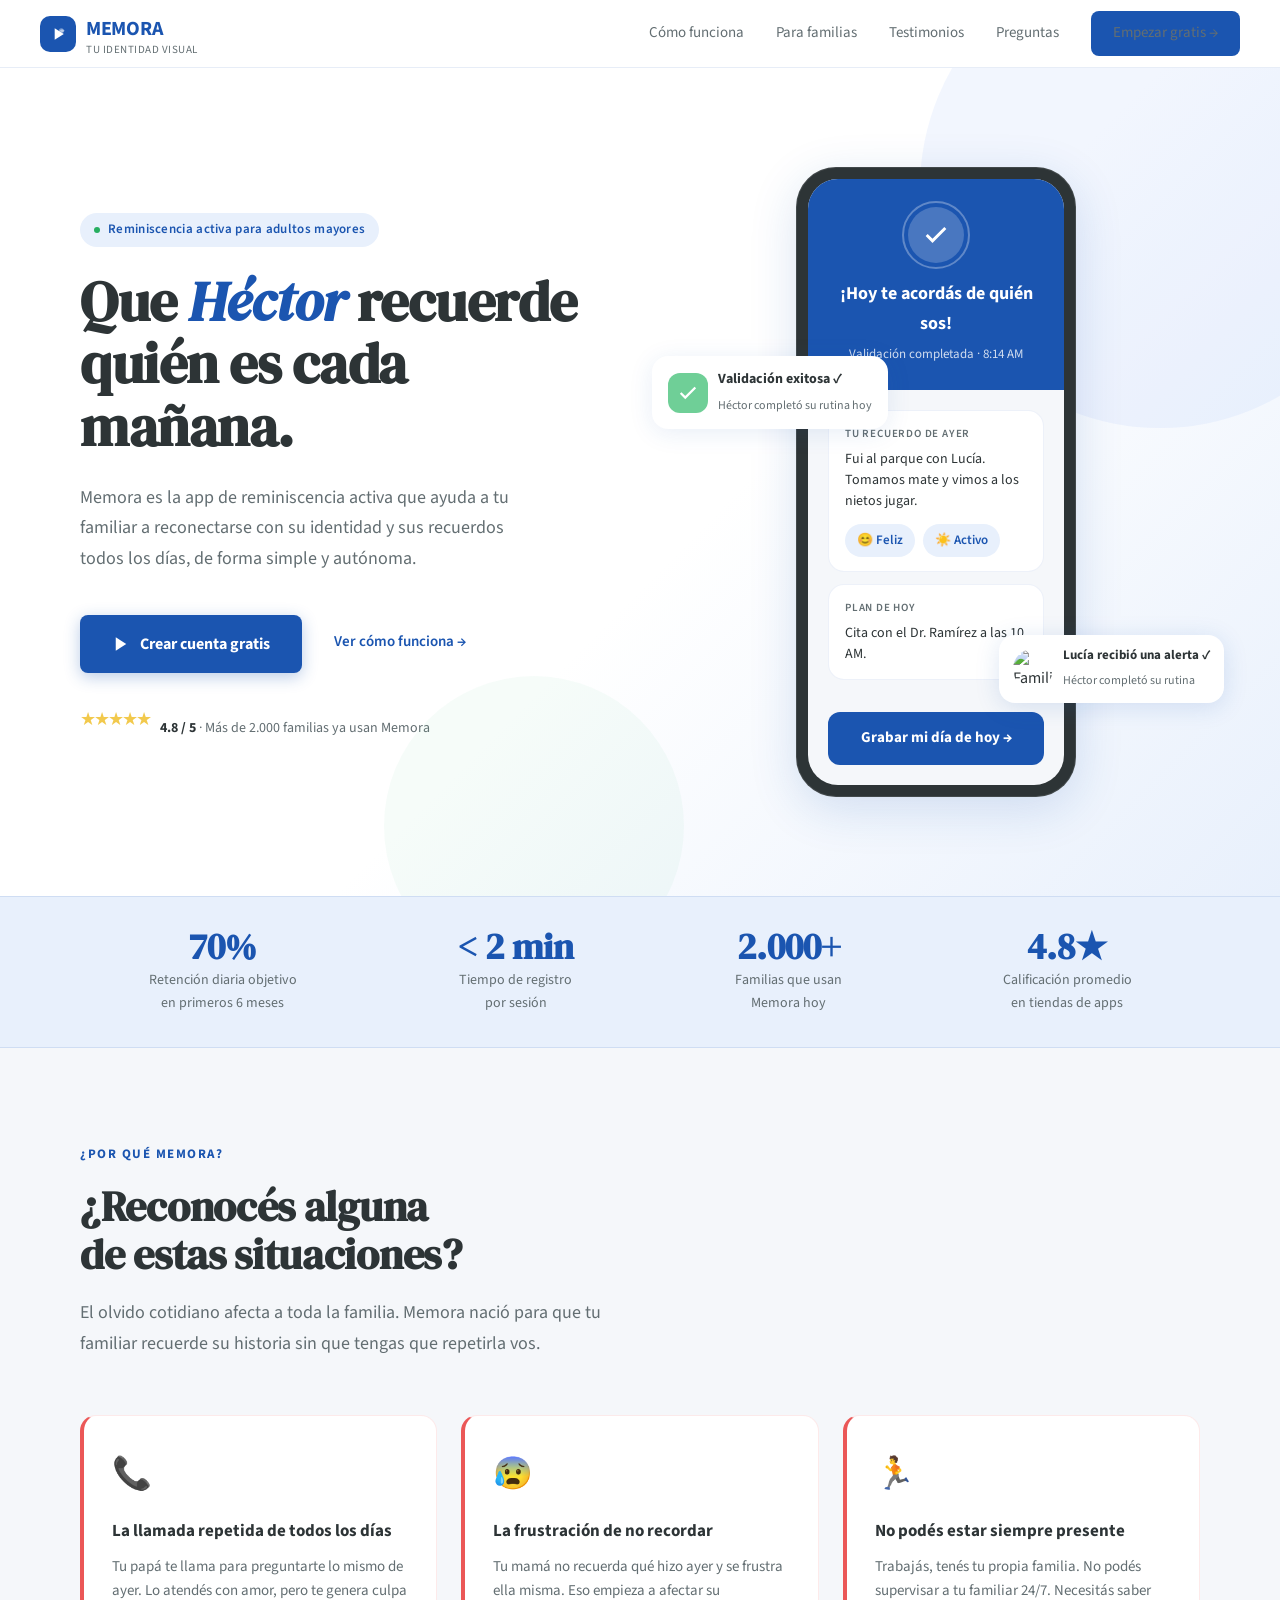
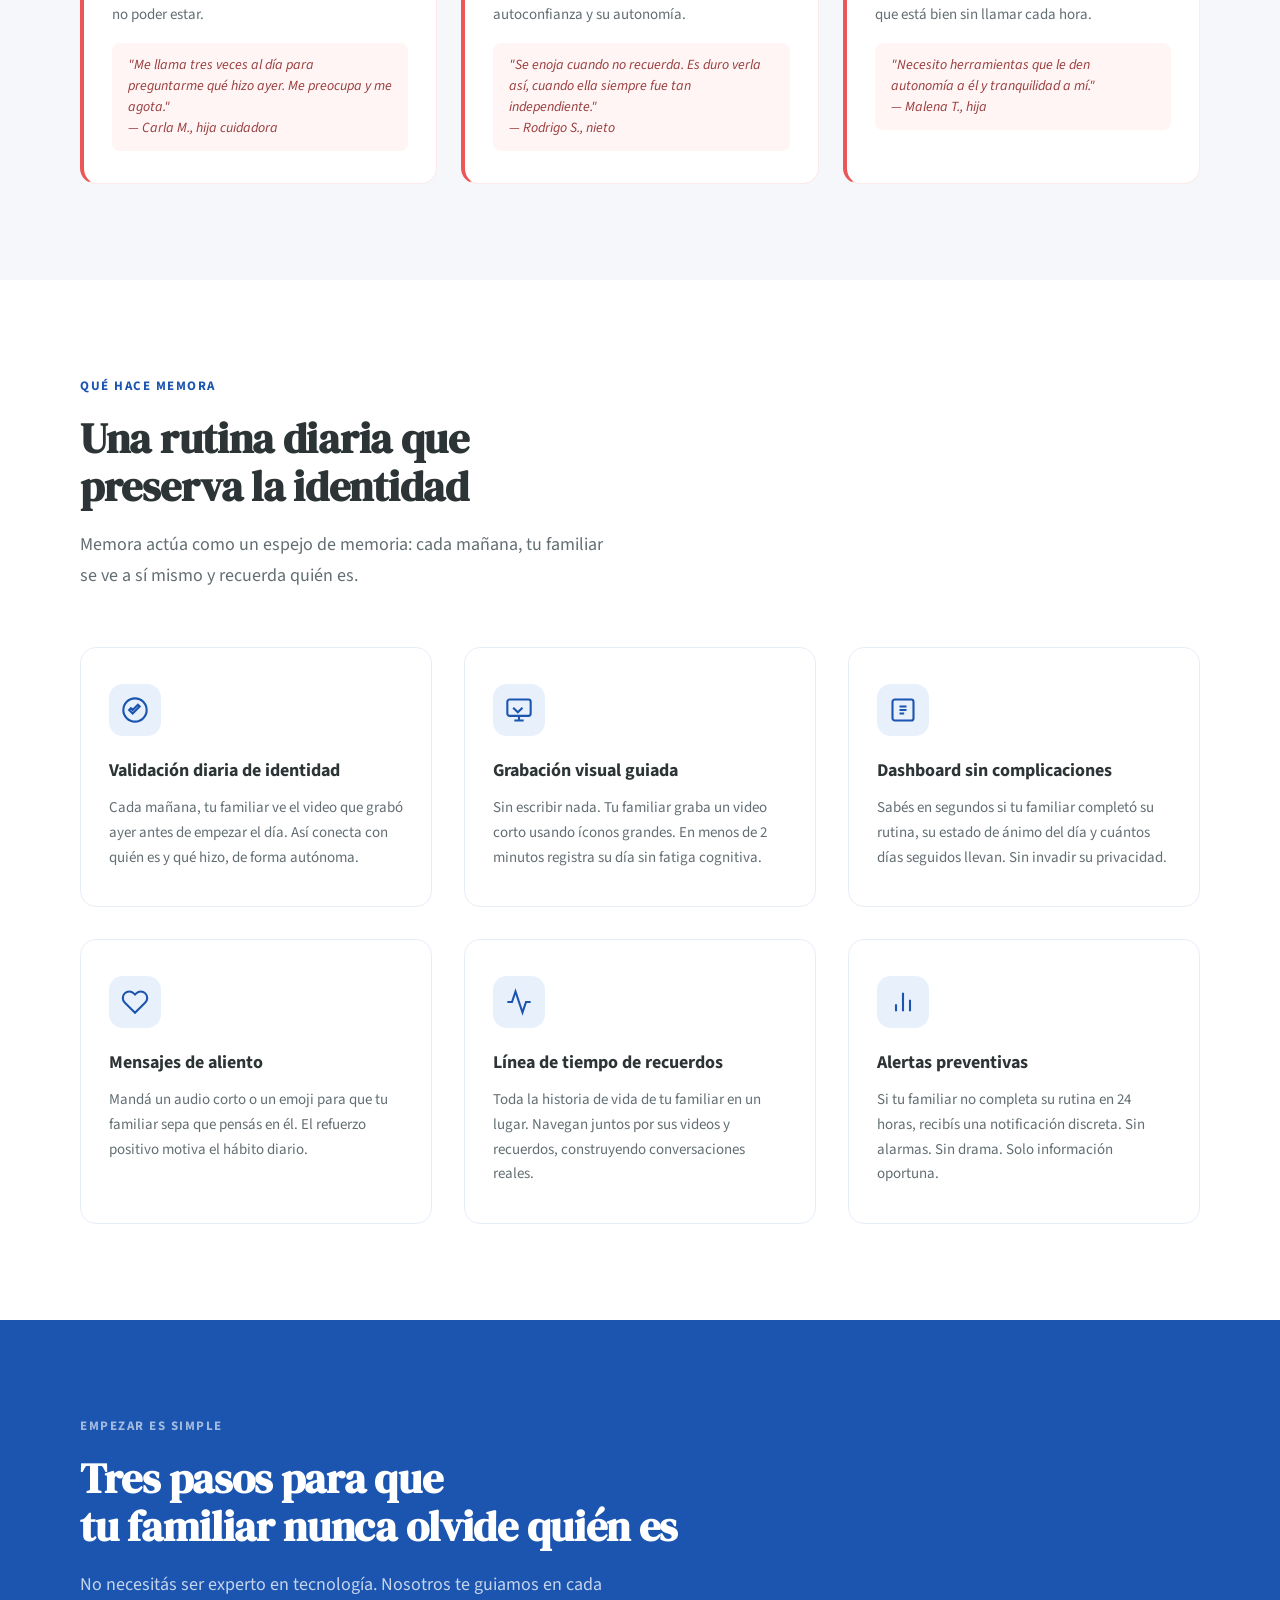
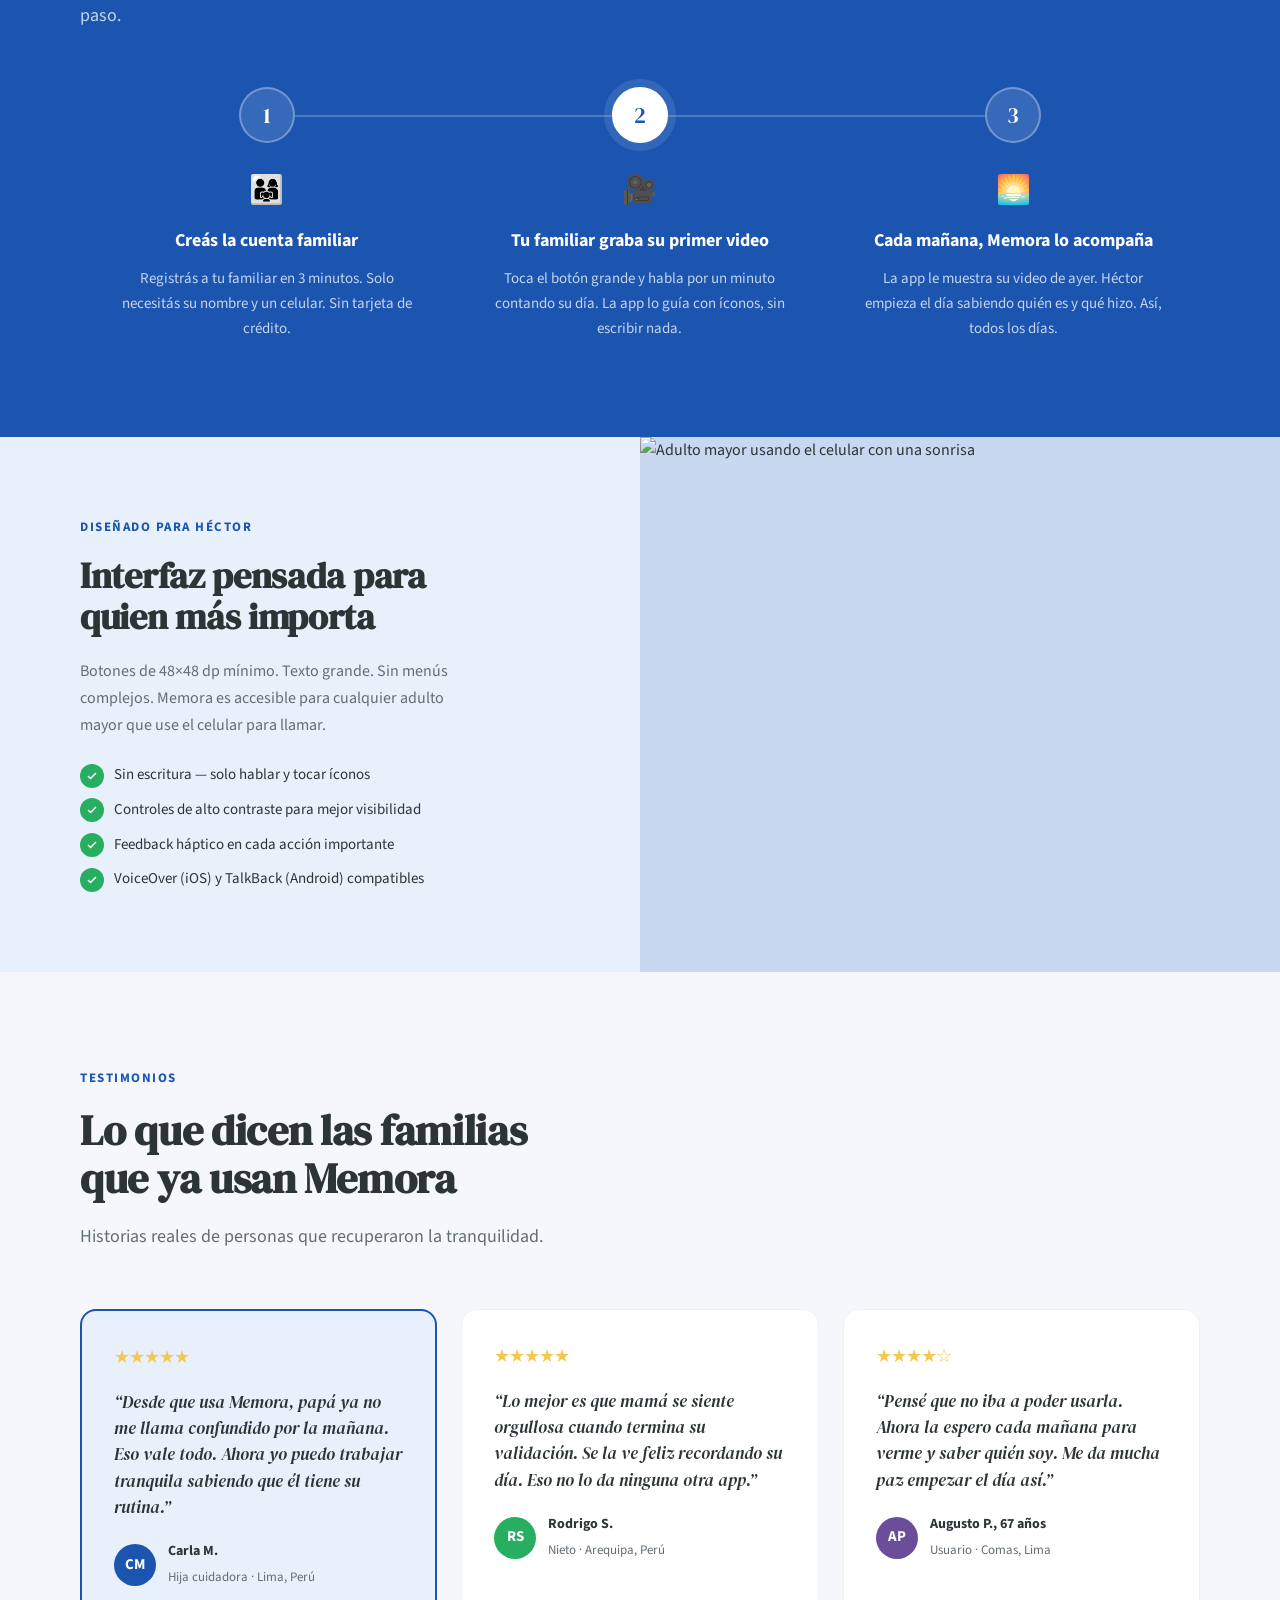
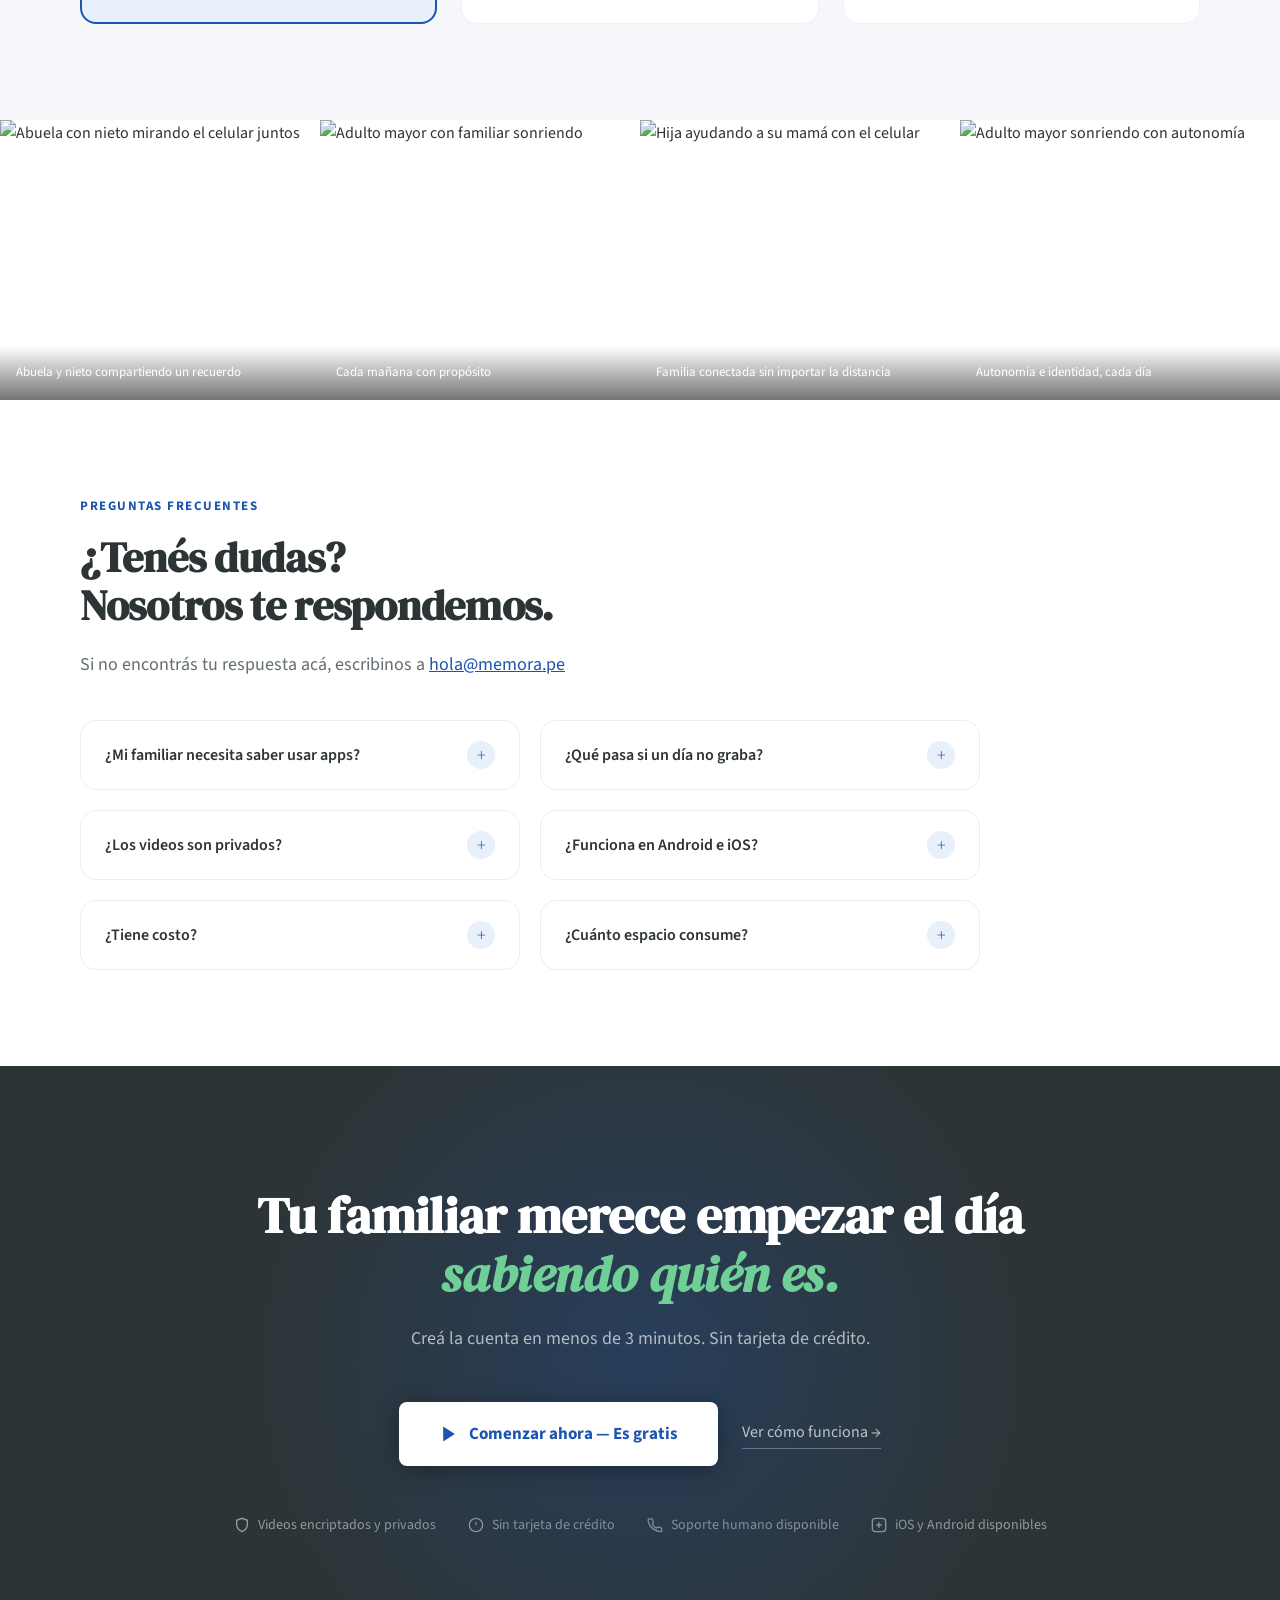
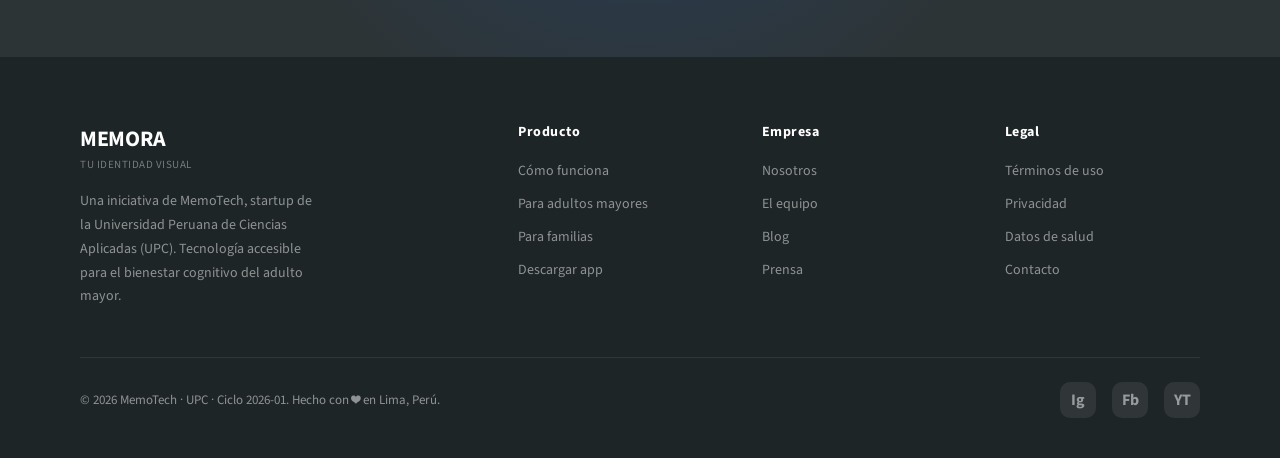
==== index.html @ f59161d2 "Uploaded landing page index.html" ====
<!DOCTYPE html>
<html lang="es">
<head>
<meta charset="UTF-8">
<meta name="viewport" content="width=device-width, initial-scale=1.0">
<title>Memora — Tu identidad visual</title>
<link href="https://fonts.googleapis.com/css2?family=Source+Sans+3:wght@300;400;600;700&family=DM+Serif+Display:ital@0;1&display=swap" rel="stylesheet">
<style>
  *, *::before, *::after { box-sizing: border-box; margin: 0; padding: 0; }

  :root {
    --blue:       #1B55B0;
    --blue-light: #5B8DEF;
    --blue-pale:  #E8F0FC;
    --green:      #6FCF97;
    --green-dark: #27AE60;
    --bg:         #F5F7FA;
    --text:       #2D3436;
    --text-sec:   #636E72;
    --white:      #FFFFFF;
    --warning:    #F2C94C;
    --error:      #EB5757;
    --radius-sm:  8px;
    --radius-md:  16px;
    --radius-lg:  24px;
    --shadow:     0 4px 24px rgba(27,85,176,0.10);
    --shadow-lg:  0 12px 48px rgba(27,85,176,0.16);
  }

  html { scroll-behavior: smooth; }

  body {
    font-family: 'Source Sans 3', sans-serif;
    font-size: 16px;
    color: var(--text);
    background: var(--white);
    line-height: 1.65;
    -webkit-font-smoothing: antialiased;
  }

  /* ── ANIMATIONS ── */
  @keyframes fadeUp {
    from { opacity: 0; transform: translateY(28px); }
    to   { opacity: 1; transform: translateY(0); }
  }
  @keyframes pulse-ring {
    0%   { transform: scale(1);    opacity: .6; }
    70%  { transform: scale(1.15); opacity: 0; }
    100% { transform: scale(1.15); opacity: 0; }
  }
  .fade-up { animation: fadeUp .7s ease both; }
  .d1 { animation-delay: .05s; }
  .d2 { animation-delay: .15s; }
  .d3 { animation-delay: .25s; }
  .d4 { animation-delay: .35s; }

  /* ── NAV ── */
  nav {
    position: sticky; top: 0; z-index: 100;
    background: rgba(255,255,255,.92);
    backdrop-filter: blur(12px);
    border-bottom: 1px solid rgba(27,85,176,.10);
    padding: 0 40px;
    height: 68px;
    display: flex; align-items: center; justify-content: space-between;
  }
  .nav-logo {
    display: flex; align-items: center; gap: 10px;
    text-decoration: none; color: var(--text);
  }
  .logo-icon {
    width: 36px; height: 36px; border-radius: 10px;
    background: var(--blue);
    display: flex; align-items: center; justify-content: center;
  }
  .logo-icon svg { width: 20px; height: 20px; fill: white; }
  .logo-wordmark {
    font-family: 'Source Sans 3', sans-serif;
    font-weight: 700; font-size: 20px; letter-spacing: -0.3px;
    color: var(--blue);
  }
  .logo-tagline {
    font-size: 11px; color: var(--text-sec); letter-spacing: .5px;
    text-transform: uppercase; display: block; line-height: 1;
    margin-top: -2px;
  }
  .nav-links { display: flex; align-items: center; gap: 32px; }
  .nav-links a {
    text-decoration: none; color: var(--text-sec);
    font-size: 15px; font-weight: 400;
    transition: color .2s;
  }
  .nav-links a:hover { color: var(--blue); }
  .btn-nav {
    background: var(--blue); color: white;
    padding: 10px 22px; border-radius: var(--radius-sm);
    text-decoration: none; font-weight: 600; font-size: 15px;
    transition: background .2s, transform .15s;
  }
  .btn-nav:hover { background: #1548A0; transform: translateY(-1px); }

  /* ── HERO ── */
  .hero {
    min-height: 92vh;
    display: grid; grid-template-columns: 1fr 1fr;
    align-items: center;
    padding: 80px 80px 80px 80px;
    gap: 64px;
    background: linear-gradient(135deg, var(--white) 55%, var(--blue-pale) 100%);
    position: relative; overflow: hidden;
  }
  .hero::before {
    content: '';
    position: absolute; right: -120px; top: -120px;
    width: 480px; height: 480px; border-radius: 50%;
    background: rgba(91,141,239,.08);
    pointer-events: none;
  }
  .hero::after {
    content: '';
    position: absolute; left: 30%; bottom: -80px;
    width: 300px; height: 300px; border-radius: 50%;
    background: rgba(111,207,151,.06);
    pointer-events: none;
  }
  .hero-eyebrow {
    display: inline-flex; align-items: center; gap: 8px;
    background: var(--blue-pale); color: var(--blue);
    padding: 6px 14px; border-radius: 100px;
    font-size: 13px; font-weight: 600; letter-spacing: .3px;
    margin-bottom: 24px;
  }
  .hero-eyebrow span { width: 6px; height: 6px; border-radius: 50%; background: var(--green-dark); }
  .hero h1 {
    font-family: 'DM Serif Display', serif;
    font-size: clamp(36px, 4.5vw, 56px);
    line-height: 1.12;
    color: var(--text);
    margin-bottom: 24px;
    letter-spacing: -0.5px;
  }
  .hero h1 em {
    font-style: italic;
    color: var(--blue);
  }
  .hero-sub {
    font-size: 18px; color: var(--text-sec);
    line-height: 1.7; margin-bottom: 40px;
    max-width: 460px;
  }
  .btn-primary {
    display: inline-flex; align-items: center; gap: 10px;
    background: var(--blue); color: white;
    padding: 16px 32px; border-radius: var(--radius-sm);
    font-weight: 700; font-size: 16px; text-decoration: none;
    transition: background .2s, transform .15s, box-shadow .2s;
    box-shadow: 0 4px 16px rgba(27,85,176,.3);
  }
  .btn-primary:hover {
    background: #1548A0; transform: translateY(-2px);
    box-shadow: 0 8px 24px rgba(27,85,176,.4);
  }
  .btn-primary svg { width: 18px; height: 18px; }
  .btn-secondary {
    display: inline-flex; align-items: center; gap: 8px;
    color: var(--blue); font-weight: 600; font-size: 15px;
    text-decoration: none; padding: 16px 0;
    border-bottom: 2px solid transparent;
    transition: border-color .2s;
  }
  .btn-secondary:hover { border-color: var(--blue); }
  .hero-ctas { display: flex; align-items: center; gap: 32px; flex-wrap: wrap; }
  .social-proof {
    display: flex; align-items: center; gap: 10px;
    margin-top: 32px; color: var(--text-sec); font-size: 14px;
  }
  .social-proof .stars { color: #F2C94C; letter-spacing: -2px; }
  .social-proof strong { color: var(--text); }

  /* Hero phone mockup */
  .hero-visual {
    display: flex; justify-content: center; align-items: center;
    position: relative;
  }
  .phone-frame {
    width: 280px;
    background: var(--text);
    border-radius: 40px;
    padding: 12px;
    box-shadow: var(--shadow-lg), 0 0 0 1px rgba(255,255,255,.1) inset;
    position: relative; z-index: 2;
  }
  .phone-screen {
    background: var(--bg); border-radius: 30px;
    overflow: hidden; min-height: 540px;
    display: flex; flex-direction: column;
  }
  .phone-screen-top {
    background: var(--blue); padding: 28px 20px 24px;
    text-align: center; color: white;
  }
  .phone-screen-top .check-circle {
    width: 56px; height: 56px; border-radius: 50%;
    background: rgba(255,255,255,.2);
    display: flex; align-items: center; justify-content: center;
    margin: 0 auto 16px;
    position: relative;
  }
  .phone-screen-top .check-circle::after {
    content: '';
    position: absolute; inset: -6px; border-radius: 50%;
    border: 2px solid rgba(255,255,255,.3);
    animation: pulse-ring 2s ease infinite;
  }
  .phone-screen-top .check-circle svg { width: 28px; height: 28px; }
  .phone-screen-top h3 { font-size: 18px; font-weight: 700; margin-bottom: 6px; }
  .phone-screen-top p { font-size: 13px; opacity: .8; }
  .phone-screen-body { padding: 20px; flex: 1; }
  .memory-card {
    background: white; border-radius: 16px;
    padding: 14px 16px; margin-bottom: 12px;
    border: 1px solid rgba(27,85,176,.08);
  }
  .memory-card-label { font-size: 11px; text-transform: uppercase; letter-spacing: .8px; color: var(--text-sec); margin-bottom: 6px; font-weight: 600; }
  .memory-card-content { font-size: 14px; color: var(--text); line-height: 1.5; }
  .mood-row { display: flex; gap: 8px; margin-top: 12px; }
  .mood-chip {
    padding: 6px 12px; border-radius: 100px; font-size: 13px;
    background: var(--blue-pale); color: var(--blue); font-weight: 600;
  }
  .phone-btn {
    margin: 0 20px 20px;
    background: var(--blue); color: white;
    border-radius: 12px; padding: 14px;
    text-align: center; font-weight: 700; font-size: 15px;
  }

  /* floating badge */
  .hero-badge {
    position: absolute; left: -20px; top: 30%;
    background: white; border-radius: var(--radius-md);
    padding: 12px 16px; box-shadow: var(--shadow);
    display: flex; align-items: center; gap: 10px;
    min-width: 200px; z-index: 3;
    animation: fadeUp .8s .5s both;
  }
  .badge-icon {
    width: 40px; height: 40px; border-radius: 12px;
    background: var(--green); display: flex; align-items: center; justify-content: center;
    flex-shrink: 0;
  }
  .badge-icon svg { width: 22px; height: 22px; }
  .badge-text strong { display: block; font-size: 14px; color: var(--text); font-weight: 700; }
  .badge-text span { font-size: 12px; color: var(--text-sec); }

  /* ── SECTION HELPERS ── */
  section { padding: 96px 80px; }
  .section-eyebrow {
    font-size: 13px; font-weight: 700; letter-spacing: 1.5px;
    text-transform: uppercase; color: var(--blue);
    margin-bottom: 16px;
  }
  .section-title {
    font-family: 'DM Serif Display', serif;
    font-size: clamp(28px, 3.5vw, 42px);
    line-height: 1.15; letter-spacing: -0.3px;
    margin-bottom: 20px; color: var(--text);
  }
  .section-sub {
    font-size: 18px; color: var(--text-sec);
    max-width: 540px; line-height: 1.7;
    margin-bottom: 56px;
  }

  /* ── PROBLEM SECTION ── */
  .problem { background: var(--bg); }
  .pain-grid {
    display: grid; grid-template-columns: repeat(3, 1fr); gap: 24px;
    margin-top: 48px;
  }
  .pain-card {
    background: white; border-radius: var(--radius-md);
    padding: 32px 28px;
    border: 1px solid rgba(235,87,87,.12);
    border-left: 4px solid var(--error);
    transition: transform .2s, box-shadow .2s;
  }
  .pain-card:hover { transform: translateY(-4px); box-shadow: var(--shadow); }
  .pain-icon { font-size: 32px; margin-bottom: 16px; }
  .pain-card h3 { font-size: 17px; font-weight: 700; margin-bottom: 10px; color: var(--text); }
  .pain-card p { font-size: 15px; color: var(--text-sec); line-height: 1.6; }
  .pain-card blockquote {
    margin-top: 16px; padding: 12px 16px;
    background: #FFF5F5; border-radius: var(--radius-sm);
    font-size: 14px; color: #993B3B; font-style: italic; line-height: 1.5;
  }

  /* ── BENEFITS ── */
  .benefits { background: white; }
  .benefits-grid {
    display: grid; grid-template-columns: repeat(3, 1fr); gap: 32px;
  }
  .benefit-card {
    padding: 36px 28px;
    border: 1px solid rgba(27,85,176,.10);
    border-radius: var(--radius-md);
    transition: border-color .2s, box-shadow .2s, transform .2s;
    position: relative; overflow: hidden;
  }
  .benefit-card::before {
    content: '';
    position: absolute; top: 0; left: 0; right: 0; height: 3px;
    background: var(--blue);
    transform: scaleX(0); transform-origin: left;
    transition: transform .3s;
  }
  .benefit-card:hover::before { transform: scaleX(1); }
  .benefit-card:hover {
    border-color: rgba(27,85,176,.25);
    box-shadow: var(--shadow); transform: translateY(-4px);
  }
  .benefit-icon-wrap {
    width: 52px; height: 52px; border-radius: 14px;
    background: var(--blue-pale);
    display: flex; align-items: center; justify-content: center;
    margin-bottom: 20px;
  }
  .benefit-icon-wrap svg { width: 28px; height: 28px; stroke: var(--blue); fill: none; stroke-width: 1.8; }
  .benefit-card h3 { font-size: 18px; font-weight: 700; margin-bottom: 10px; color: var(--text); }
  .benefit-card p { font-size: 15px; color: var(--text-sec); line-height: 1.65; }
  .benefit-tag {
    display: inline-block; margin-top: 16px;
    background: var(--blue-pale); color: var(--blue);
    padding: 4px 12px; border-radius: 100px;
    font-size: 12px; font-weight: 700; letter-spacing: .3px;
  }

  /* ── HOW IT WORKS ── */
  .how { background: var(--blue); color: white; }
  .how .section-eyebrow { color: rgba(255,255,255,.6); }
  .how .section-title { color: white; }
  .how .section-sub { color: rgba(255,255,255,.75); }
  .steps {
    display: grid; grid-template-columns: repeat(3, 1fr);
    gap: 0; margin-top: 56px; position: relative;
  }
  .steps::before {
    content: '';
    position: absolute; top: 28px; left: calc(16.67% + 28px); right: calc(16.67% + 28px);
    height: 2px; background: rgba(255,255,255,.2);
  }
  .step { text-align: center; padding: 0 32px; }
  .step-number {
    width: 56px; height: 56px; border-radius: 50%;
    background: rgba(255,255,255,.12); border: 2px solid rgba(255,255,255,.3);
    display: flex; align-items: center; justify-content: center;
    font-family: 'DM Serif Display', serif;
    font-size: 22px; color: white;
    margin: 0 auto 24px; position: relative; z-index: 1;
  }
  .step-number.active {
    background: white; color: var(--blue); border-color: white;
    box-shadow: 0 0 0 8px rgba(255,255,255,.1);
  }
  .step h3 { font-size: 18px; font-weight: 700; margin-bottom: 12px; color: white; }
  .step p { font-size: 15px; color: rgba(255,255,255,.75); line-height: 1.65; }
  .step-icon { font-size: 28px; margin-bottom: 12px; }

  /* ── TESTIMONIALS ── */
  .testimonials { background: var(--bg); }
  .testimonials-grid {
    display: grid; grid-template-columns: repeat(3, 1fr); gap: 24px;
    margin-top: 48px;
  }
  .testimonial-card {
    background: white; border-radius: var(--radius-md);
    padding: 32px; border: 1px solid rgba(27,85,176,.08);
    transition: transform .2s, box-shadow .2s;
  }
  .testimonial-card:hover { transform: translateY(-4px); box-shadow: var(--shadow); }
  .testimonial-card.featured {
    border-color: var(--blue); border-width: 2px;
    background: var(--blue-pale);
  }
  .stars { color: #F2C94C; font-size: 18px; letter-spacing: -1px; margin-bottom: 16px; }
  .testimonial-card q {
    font-family: 'DM Serif Display', serif;
    font-style: italic; font-size: 17px;
    line-height: 1.55; color: var(--text);
    display: block; margin-bottom: 20px;
  }
  .author { display: flex; align-items: center; gap: 12px; }
  .avatar {
    width: 42px; height: 42px; border-radius: 50%;
    background: var(--blue); display: flex; align-items: center; justify-content: center;
    color: white; font-weight: 700; font-size: 15px;
    flex-shrink: 0;
  }
  .author-info strong { display: block; font-size: 14px; color: var(--text); font-weight: 700; }
  .author-info span { font-size: 13px; color: var(--text-sec); }

  /* ── FAQ ── */
  .faq { background: white; }
  .faq-grid { display: grid; grid-template-columns: 1fr 1fr; gap: 20px; max-width: 900px; }
  .faq-item {
    border: 1px solid rgba(27,85,176,.10);
    border-radius: var(--radius-md); overflow: hidden;
  }
  .faq-q {
    width: 100%; text-align: left; padding: 20px 24px;
    background: none; border: none; cursor: pointer;
    display: flex; justify-content: space-between; align-items: center; gap: 16px;
    font-size: 16px; font-weight: 600; color: var(--text);
    font-family: 'Source Sans 3', sans-serif;
    transition: background .2s;
  }
  .faq-q:hover { background: var(--blue-pale); }
  .faq-q .toggle {
    width: 28px; height: 28px; border-radius: 50%;
    background: var(--blue-pale); color: var(--blue);
    display: flex; align-items: center; justify-content: center;
    flex-shrink: 0; font-size: 18px; font-weight: 300;
    transition: transform .3s, background .2s;
  }
  .faq-item.open .faq-q .toggle {
    background: var(--blue); color: white; transform: rotate(45deg);
  }
  .faq-a {
    max-height: 0; overflow: hidden;
    transition: max-height .35s ease, padding .35s;
    font-size: 15px; color: var(--text-sec); line-height: 1.65;
    padding: 0 24px;
  }
  .faq-item.open .faq-a { max-height: 200px; padding: 0 24px 20px; }

  /* ── CTA ── */
  .cta-section {
    background: var(--text);
    padding: 120px 80px;
    text-align: center;
    position: relative; overflow: hidden;
  }
  .cta-section::before {
    content: '';
    position: absolute; left: 50%; top: 50%; transform: translate(-50%, -50%);
    width: 800px; height: 800px; border-radius: 50%;
    background: radial-gradient(circle, rgba(27,85,176,.3) 0%, transparent 70%);
    pointer-events: none;
  }
  .cta-section h2 {
    font-family: 'DM Serif Display', serif;
    font-size: clamp(32px, 4vw, 52px);
    color: white; line-height: 1.15;
    margin-bottom: 20px; position: relative;
  }
  .cta-section h2 em { font-style: italic; color: var(--green); }
  .cta-section p {
    font-size: 18px; color: rgba(255,255,255,.65);
    margin-bottom: 48px; position: relative;
  }
  .cta-btns { display: flex; align-items: center; justify-content: center; gap: 24px; position: relative; flex-wrap: wrap; }
  .btn-cta-primary {
    background: white; color: var(--blue);
    padding: 18px 40px; border-radius: var(--radius-sm);
    font-weight: 700; font-size: 17px; text-decoration: none;
    display: inline-flex; align-items: center; gap: 10px;
    transition: transform .2s, box-shadow .2s;
    box-shadow: 0 4px 24px rgba(0,0,0,.3);
  }
  .btn-cta-primary:hover { transform: translateY(-2px); box-shadow: 0 8px 32px rgba(0,0,0,.4); }
  .btn-cta-sec {
    color: rgba(255,255,255,.7); text-decoration: none;
    font-size: 16px; display: inline-flex; align-items: center; gap: 8px;
    border-bottom: 1px solid rgba(255,255,255,.3);
    padding-bottom: 2px; transition: color .2s, border-color .2s;
  }
  .btn-cta-sec:hover { color: white; border-color: white; }
  .cta-trust { margin-top: 48px; display: flex; align-items: center; justify-content: center; gap: 32px; flex-wrap: wrap; }
  .trust-item { display: flex; align-items: center; gap: 8px; color: rgba(255,255,255,.5); font-size: 14px; }
  .trust-item svg { width: 16px; height: 16px; }

  /* ── FOOTER ── */
  footer {
    background: #1E2527;
    padding: 64px 80px 40px;
    color: rgba(255,255,255,.5);
  }
  .footer-grid {
    display: grid; grid-template-columns: 2fr 1fr 1fr 1fr;
    gap: 48px; margin-bottom: 48px;
  }
  .footer-brand .logo-wordmark { color: white; font-size: 22px; margin-bottom: 4px; display: block; }
  .footer-brand .logo-tagline { color: rgba(255,255,255,.4); margin-bottom: 20px; display: block; }
  .footer-brand p { font-size: 14px; line-height: 1.7; max-width: 240px; }
  .footer-col h4 { color: white; font-weight: 700; font-size: 14px; letter-spacing: .5px; margin-bottom: 16px; }
  .footer-col a {
    display: block; color: rgba(255,255,255,.5); text-decoration: none;
    font-size: 14px; margin-bottom: 10px; transition: color .2s;
  }
  .footer-col a:hover { color: white; }
  .footer-bottom {
    border-top: 1px solid rgba(255,255,255,.08);
    padding-top: 24px;
    display: flex; justify-content: space-between; align-items: center;
    flex-wrap: wrap; gap: 16px;
  }
  .footer-bottom p { font-size: 13px; }
  .footer-socials { display: flex; gap: 16px; }
  .footer-socials a {
    width: 36px; height: 36px; border-radius: 10px;
    background: rgba(255,255,255,.08);
    display: flex; align-items: center; justify-content: center;
    color: rgba(255,255,255,.5); font-size: 16px; font-weight: 700;
    text-decoration: none; transition: background .2s, color .2s;
  }
  .footer-socials a:hover { background: var(--blue); color: white; }

  /* ── STAT STRIP ── */
  .stat-strip {
    background: var(--blue-pale);
    padding: 32px 80px;
    display: flex; justify-content: space-around; align-items: center;
    gap: 24px; flex-wrap: wrap;
    border-top: 1px solid rgba(27,85,176,.12);
    border-bottom: 1px solid rgba(27,85,176,.12);
  }
  .stat { text-align: center; }
  .stat strong { display: block; font-family: 'DM Serif Display', serif; font-size: 36px; color: var(--blue); line-height: 1; }
  .stat span { font-size: 14px; color: var(--text-sec); margin-top: 4px; display: block; }

  /* ── IMAGE PLACEHOLDER ── */
  .img-placeholder {
    border-radius: var(--radius-md);
    background: var(--blue-pale);
    border: 2px dashed rgba(27,85,176,.25);
    display: flex; flex-direction: column;
    align-items: center; justify-content: center;
    text-align: center;
    color: var(--blue);
    gap: 8px;
    padding: 24px;
  }
  .img-placeholder .ph-icon { font-size: 32px; opacity: .4; }
  .img-placeholder strong { font-size: 14px; font-weight: 700; }
  .img-placeholder span { font-size: 12px; opacity: .6; }

  /* ── DESIGN SYSTEM NOTES ── */
  .ds-note {
    background: #FFFBEC;
    border-left: 4px solid var(--warning);
    border-radius: 0 var(--radius-sm) var(--radius-sm) 0;
    padding: 10px 16px; margin-bottom: 16px;
    font-size: 13px; color: #7A6010;
  }
  .ds-note strong { display: block; font-weight: 700; margin-bottom: 2px; }

  /* mockup photo style */
  .hero-photo {
    width: 100%; height: 300px; object-fit: cover;
    border-radius: var(--radius-md);
  }
</style>
</head>
<body>

<!-- ══════════════════════════════════════════════
     NAV
══════════════════════════════════════════════ -->
<nav>
  <a href="#" class="nav-logo">
    <div class="logo-icon">
      <svg viewBox="0 0 24 24" xmlns="http://www.w3.org/2000/svg">
        <path d="M8 5v14l11-7z"/>
        <circle cx="16" cy="8" r="3" fill="rgba(255,255,255,.4)" stroke="none"/>
        <path d="M14 8 Q17 5 20 8 Q17 11 14 8Z" fill="rgba(255,255,255,.5)"/>
      </svg>
    </div>
    <div>
      <span class="logo-wordmark">MEMORA</span>
      <span class="logo-tagline">Tu identidad visual</span>
    </div>
  </a>
  <div class="nav-links">
    <a href="#como-funciona">Cómo funciona</a>
    <a href="#familias">Para familias</a>
    <a href="#testimonios">Testimonios</a>
    <a href="#faq">Preguntas</a>
    <a href="#cta" class="btn-nav">Empezar gratis →</a>
  </div>
</nav>

<!-- ══════════════════════════════════════════════
     HERO
══════════════════════════════════════════════ -->
<section class="hero">
  <div class="hero-content">
    <div class="hero-eyebrow fade-up d1">
      <span></span> Reminiscencia activa para adultos mayores
    </div>
    <h1 class="fade-up d2">
      Que <em>Héctor</em> recuerde<br>
      quién es cada mañana.
    </h1>
    <p class="hero-sub fade-up d3">
      Memora es la app de reminiscencia activa que ayuda a tu familiar a reconectarse con su identidad y sus recuerdos todos los días, de forma simple y autónoma.
    </p>
    <div class="hero-ctas fade-up d4">
      <a href="#cta" class="btn-primary">
        <svg viewBox="0 0 24 24" fill="white"><path d="M5 3l14 9-14 9V3z"/></svg>
        Crear cuenta gratis
      </a>
      <a href="#como-funciona" class="btn-secondary">Ver cómo funciona →</a>
    </div>
    <div class="social-proof fade-up" style="animation-delay:.45s">
      <span class="stars">★★★★★</span>
      <span><strong>4.8 / 5</strong> · Más de 2.000 familias ya usan Memora</span>
    </div>
  </div>

  <div class="hero-visual fade-up" style="animation-delay:.3s">
    <div class="hero-badge">
      <div class="badge-icon">
        <svg viewBox="0 0 24 24" fill="none" stroke="white" stroke-width="2.5"><path d="M20 6L9 17l-5-5"/></svg>
      </div>
      <div class="badge-text">
        <strong>Validación exitosa ✓</strong>
        <span>Héctor completó su rutina hoy</span>
      </div>
    </div>

    <div class="phone-frame">
      <div class="phone-screen">
        <div class="phone-screen-top">
          <div class="check-circle">
            <svg viewBox="0 0 24 24" fill="none" stroke="white" stroke-width="2.5"><path d="M20 6L9 17l-5-5"/></svg>
          </div>
          <h3>¡Hoy te acordás de quién sos!</h3>
          <p>Validación completada · 8:14 AM</p>
        </div>
        <div class="phone-screen-body">
          <div class="memory-card">
            <div class="memory-card-label">Tu recuerdo de ayer</div>
            <div class="memory-card-content">Fui al parque con Lucía. Tomamos mate y vimos a los nietos jugar.</div>
            <div class="mood-row">
              <span class="mood-chip">😊 Feliz</span>
              <span class="mood-chip">☀️ Activo</span>
            </div>
          </div>
          <div class="memory-card">
            <div class="memory-card-label">Plan de hoy</div>
            <div class="memory-card-content">Cita con el Dr. Ramírez a las 10 AM.</div>
          </div>
        </div>
        <div class="phone-btn">Grabar mi día de hoy →</div>
      </div>
    </div>

    <!-- floating family photo badge -->
    <div style="position:absolute; right:-24px; bottom:15%; z-index:3;
                background:white; border-radius:16px; padding:10px 14px;
                box-shadow:0 4px 24px rgba(27,85,176,.15);
                display:flex; align-items:center; gap:10px; min-width:190px;
                animation: fadeUp .9s .7s both;">
      <img src="https://images.unsplash.com/photo-1516307365426-bea591f05011?w=80&q=70&fit=crop&crop=faces" 
           alt="Familiar" style="width:40px; height:40px; border-radius:50%; object-fit:cover; flex-shrink:0;">
      <div>
        <strong style="display:block; font-size:13px; color:var(--text); font-weight:700;">Lucía recibió una alerta ✓</strong>
        <span style="font-size:12px; color:var(--text-sec);">Héctor completó su rutina</span>
      </div>
    </div>
  </div>
</section>

<!-- ══════════════════════════════════════════════
     STAT STRIP
══════════════════════════════════════════════ -->
<div class="stat-strip">
  <div class="stat">
    <strong>70%</strong>
    <span>Retención diaria objetivo<br>en primeros 6 meses</span>
  </div>
  <div class="stat">
    <strong>&lt; 2 min</strong>
    <span>Tiempo de registro<br>por sesión</span>
  </div>
  <div class="stat">
    <strong>2.000+</strong>
    <span>Familias que usan<br>Memora hoy</span>
  </div>
  <div class="stat">
    <strong>4.8★</strong>
    <span>Calificación promedio<br>en tiendas de apps</span>
  </div>
</div>

<!-- ══════════════════════════════════════════════
     PROBLEMA
══════════════════════════════════════════════ -->
<section class="problem" id="familias">
  <div class="section-eyebrow">¿Por qué Memora?</div>
  <h2 class="section-title">¿Reconocés alguna<br>de estas situaciones?</h2>
  <p class="section-sub">El olvido cotidiano afecta a toda la familia. Memora nació para que tu familiar recuerde su historia sin que tengas que repetirla vos.</p>

  <div class="pain-grid">
    <div class="pain-card">
      <div class="pain-icon">📞</div>
      <h3>La llamada repetida de todos los días</h3>
      <p>Tu papá te llama para preguntarte lo mismo de ayer. Lo atendés con amor, pero te genera culpa no poder estar.</p>
      <blockquote>"Me llama tres veces al día para preguntarme qué hizo ayer. Me preocupa y me agota."<br>— Carla M., hija cuidadora</blockquote>
    </div>
    <div class="pain-card">
      <div class="pain-icon">😰</div>
      <h3>La frustración de no recordar</h3>
      <p>Tu mamá no recuerda qué hizo ayer y se frustra ella misma. Eso empieza a afectar su autoconfianza y su autonomía.</p>
      <blockquote>"Se enoja cuando no recuerda. Es duro verla así, cuando ella siempre fue tan independiente."<br>— Rodrigo S., nieto</blockquote>
    </div>
    <div class="pain-card">
      <div class="pain-icon">🏃</div>
      <h3>No podés estar siempre presente</h3>
      <p>Trabajás, tenés tu propia familia. No podés supervisar a tu familiar 24/7. Necesitás saber que está bien sin llamar cada hora.</p>
      <blockquote>"Necesito herramientas que le den autonomía a él y tranquilidad a mí."<br>— Malena T., hija</blockquote>
    </div>
  </div>
</section>

<!-- ══════════════════════════════════════════════
     BENEFICIOS
══════════════════════════════════════════════ -->
<section class="benefits" id="beneficios">
  <div class="section-eyebrow">Qué hace Memora</div>
  <h2 class="section-title">Una rutina diaria que<br>preserva la identidad</h2>
  <p class="section-sub">Memora actúa como un espejo de memoria: cada mañana, tu familiar se ve a sí mismo y recuerda quién es.</p>

  <div class="benefits-grid">
    <div class="benefit-card">
      <div class="benefit-icon-wrap">
        <svg viewBox="0 0 24 24"><circle cx="12" cy="12" r="10"/><path d="M10 15l-3-3 1.5-1.5 1.5 1.5 4.5-4.5 1.5 1.5z"/></svg>
      </div>
      <h3>Validación diaria de identidad</h3>
      <p>Cada mañana, tu familiar ve el video que grabó ayer antes de empezar el día. Así conecta con quién es y qué hizo, de forma autónoma.</p>
    </div>
    <div class="benefit-card">
      <div class="benefit-icon-wrap">
        <svg viewBox="0 0 24 24"><path d="M15 10l-4 4-4-4"/><rect x="2" y="3" width="20" height="14" rx="2"/><path d="M8 21h8M12 17v4"/></svg>
      </div>
      <h3>Grabación visual guiada</h3>
      <p>Sin escribir nada. Tu familiar graba un video corto usando íconos grandes. En menos de 2 minutos registra su día sin fatiga cognitiva.</p>
    </div>
    <div class="benefit-card">
      <div class="benefit-icon-wrap">
        <svg viewBox="0 0 24 24"><rect x="3" y="3" width="18" height="18" rx="2"/><path d="M9 9h6M9 12h6M9 15h4"/></svg>
      </div>
      <h3>Dashboard sin complicaciones</h3>
      <p>Sabés en segundos si tu familiar completó su rutina, su estado de ánimo del día y cuántos días seguidos llevan. Sin invadir su privacidad.</p>
    </div>
    <div class="benefit-card">
      <div class="benefit-icon-wrap">
        <svg viewBox="0 0 24 24"><path d="M20.84 4.61a5.5 5.5 0 0 0-7.78 0L12 5.67l-1.06-1.06a5.5 5.5 0 0 0-7.78 7.78l1.06 1.06L12 21.23l7.78-7.78 1.06-1.06a5.5 5.5 0 0 0 0-7.78z"/></svg>
      </div>
      <h3>Mensajes de aliento</h3>
      <p>Mandá un audio corto o un emoji para que tu familiar sepa que pensás en él. El refuerzo positivo motiva el hábito diario.</p>
    </div>
    <div class="benefit-card">
      <div class="benefit-icon-wrap">
        <svg viewBox="0 0 24 24"><polyline points="22 12 18 12 15 21 9 3 6 12 2 12"/></svg>
      </div>
      <h3>Línea de tiempo de recuerdos</h3>
      <p>Toda la historia de vida de tu familiar en un lugar. Navegan juntos por sus videos y recuerdos, construyendo conversaciones reales.</p>
    </div>
    <div class="benefit-card">
      <div class="benefit-icon-wrap">
        <svg viewBox="0 0 24 24"><path d="M18 20V10M12 20V4M6 20v-6"/></svg>
      </div>
      <h3>Alertas preventivas</h3>
      <p>Si tu familiar no completa su rutina en 24 horas, recibís una notificación discreta. Sin alarmas. Sin drama. Solo información oportuna.</p>
    </div>
  </div>
</section>

<!-- ══════════════════════════════════════════════
     CÓMO FUNCIONA
══════════════════════════════════════════════ -->
<section class="how" id="como-funciona">
  <div class="section-eyebrow">Empezar es simple</div>
  <h2 class="section-title">Tres pasos para que<br>tu familiar nunca olvide quién es</h2>
  <p class="section-sub">No necesitás ser experto en tecnología. Nosotros te guiamos en cada paso.</p>

  <div class="steps">
    <div class="step">
      <div class="step-number">1</div>
      <div class="step-icon">👨‍👩‍👧</div>
      <h3>Creás la cuenta familiar</h3>
      <p>Registrás a tu familiar en 3 minutos. Solo necesitás su nombre y un celular. Sin tarjeta de crédito.</p>
    </div>
    <div class="step">
      <div class="step-number active">2</div>
      <div class="step-icon">🎥</div>
      <h3>Tu familiar graba su primer video</h3>
      <p>Toca el botón grande y habla por un minuto contando su día. La app lo guía con íconos, sin escribir nada.</p>
    </div>
    <div class="step">
      <div class="step-number">3</div>
      <div class="step-icon">🌅</div>
      <h3>Cada mañana, Memora lo acompaña</h3>
      <p>La app le muestra su video de ayer. Héctor empieza el día sabiendo quién es y qué hizo. Así, todos los días.</p>
    </div>
  </div>
</section>

<!-- ══════════════════════════════════════════════
     FOTO SECTION (unsplash)
══════════════════════════════════════════════ -->
<section style="padding: 0; display: grid; grid-template-columns: 1fr 1fr; min-height: 400px;">
  <div style="background: var(--blue-pale); padding: 80px; display: flex; flex-direction: column; justify-content: center;">
    <div class="section-eyebrow">Diseñado para Héctor</div>
    <h2 class="section-title" style="max-width: 400px; font-size: clamp(24px, 3vw, 36px);">Interfaz pensada para quien más importa</h2>
    <p style="font-size: 16px; color: var(--text-sec); line-height: 1.7; max-width: 380px; margin-bottom: 24px;">
      Botones de 48×48 dp mínimo. Texto grande. Sin menús complejos. Memora es accesible para cualquier adulto mayor que use el celular para llamar.
    </p>
    <ul style="list-style: none; display: flex; flex-direction: column; gap: 10px;">
      <li style="display: flex; align-items: center; gap: 10px; font-size: 15px; color: var(--text);">
        <span style="width: 24px; height: 24px; border-radius: 50%; background: var(--green-dark); display: flex; align-items: center; justify-content: center; flex-shrink: 0;">
          <svg width="12" height="12" viewBox="0 0 24 24" fill="none" stroke="white" stroke-width="3"><path d="M20 6L9 17l-5-5"/></svg>
        </span>
        Sin escritura — solo hablar y tocar íconos
      </li>
      <li style="display: flex; align-items: center; gap: 10px; font-size: 15px; color: var(--text);">
        <span style="width: 24px; height: 24px; border-radius: 50%; background: var(--green-dark); display: flex; align-items: center; justify-content: center; flex-shrink: 0;">
          <svg width="12" height="12" viewBox="0 0 24 24" fill="none" stroke="white" stroke-width="3"><path d="M20 6L9 17l-5-5"/></svg>
        </span>
        Controles de alto contraste para mejor visibilidad
      </li>
      <li style="display: flex; align-items: center; gap: 10px; font-size: 15px; color: var(--text);">
        <span style="width: 24px; height: 24px; border-radius: 50%; background: var(--green-dark); display: flex; align-items: center; justify-content: center; flex-shrink: 0;">
          <svg width="12" height="12" viewBox="0 0 24 24" fill="none" stroke="white" stroke-width="3"><path d="M20 6L9 17l-5-5"/></svg>
        </span>
        Feedback háptico en cada acción importante
      </li>
      <li style="display: flex; align-items: center; gap: 10px; font-size: 15px; color: var(--text);">
        <span style="width: 24px; height: 24px; border-radius: 50%; background: var(--green-dark); display: flex; align-items: center; justify-content: center; flex-shrink: 0;">
          <svg width="12" height="12" viewBox="0 0 24 24" fill="none" stroke="white" stroke-width="3"><path d="M20 6L9 17l-5-5"/></svg>
        </span>
        VoiceOver (iOS) y TalkBack (Android) compatibles
      </li>
    </ul>
  </div>
  <div style="position: relative; overflow: hidden; min-height: 400px; background: #C8D8F0; display: flex; align-items: center; justify-content: center;">
    <!-- REEMPLAZAR con: foto de adulto mayor usando el celular con expresión de satisfacción -->
    <!-- Sugerencia Unsplash: https://unsplash.com/photos/elderly-man-phone-smile -->
    <img src="https://images.unsplash.com/photo-1581579438747-1dc8d17bbce4?w=900&q=80&fit=crop" 
       alt="Adulto mayor usando el celular con una sonrisa" 
       style="width:100%; height:100%; object-fit:cover; object-position: center top;">
  </div>
</section>

<!-- ══════════════════════════════════════════════
     TESTIMONIOS
══════════════════════════════════════════════ -->
<section class="testimonials" id="testimonios">
  <div class="section-eyebrow">Testimonios</div>
  <h2 class="section-title">Lo que dicen las familias<br>que ya usan Memora</h2>
  <p class="section-sub">Historias reales de personas que recuperaron la tranquilidad.</p>

  <div class="testimonials-grid">
    <div class="testimonial-card featured">
      <div class="stars">★★★★★</div>
      <q>Desde que usa Memora, papá ya no me llama confundido por la mañana. Eso vale todo. Ahora yo puedo trabajar tranquila sabiendo que él tiene su rutina.</q>
      <div class="author">
        <div class="avatar">CM</div>
        <div class="author-info">
          <strong>Carla M.</strong>
          <span>Hija cuidadora · Lima, Perú</span>
        </div>
      </div>
    </div>
    <div class="testimonial-card">
      <div class="stars">★★★★★</div>
      <q>Lo mejor es que mamá se siente orgullosa cuando termina su validación. Se la ve feliz recordando su día. Eso no lo da ninguna otra app.</q>
      <div class="author">
        <div class="avatar" style="background: var(--green-dark);">RS</div>
        <div class="author-info">
          <strong>Rodrigo S.</strong>
          <span>Nieto · Arequipa, Perú</span>
        </div>
      </div>
    </div>
    <div class="testimonial-card">
      <div class="stars">★★★★☆</div>
      <q>Pensé que no iba a poder usarla. Ahora la espero cada mañana para verme y saber quién soy. Me da mucha paz empezar el día así.</q>
      <div class="author">
        <div class="avatar" style="background: #6B4E9A;">AP</div>
        <div class="author-info">
          <strong>Augusto P., 67 años</strong>
          <span>Usuario · Comas, Lima</span>
        </div>
      </div>
    </div>
  </div>
</section>

<!-- ══════════════════════════════════════════════
     PHOTO STRIP
══════════════════════════════════════════════ -->
<section style="padding: 0; overflow: hidden;">
  <div style="display: grid; grid-template-columns: repeat(4, 1fr); height: 280px; gap: 0;">
    <div style="overflow: hidden; position: relative;">
      <img src="https://images.unsplash.com/photo-1516307365426-bea591f05011?w=500&q=75&fit=crop&crop=faces" 
           alt="Abuela con nieto mirando el celular juntos"
           style="width:100%; height:100%; object-fit:cover; transition: transform .4s;" 
           onmouseover="this.style.transform='scale(1.05)'" onmouseout="this.style.transform='scale(1)'">
      <div style="position:absolute; bottom:0; left:0; right:0; padding:16px; background: linear-gradient(transparent, rgba(0,0,0,.55)); color:white; font-size:13px;">Abuela y nieto compartiendo un recuerdo</div>
    </div>
    <div style="overflow: hidden; position: relative;">
      <img src="https://images.unsplash.com/photo-1559839734-2b71ea197ec2?w=500&q=75&fit=crop&crop=faces" 
           alt="Adulto mayor con familiar sonriendo"
           style="width:100%; height:100%; object-fit:cover; transition: transform .4s;"
           onmouseover="this.style.transform='scale(1.05)'" onmouseout="this.style.transform='scale(1)'">
      <div style="position:absolute; bottom:0; left:0; right:0; padding:16px; background: linear-gradient(transparent, rgba(0,0,0,.55)); color:white; font-size:13px;">Cada mañana con propósito</div>
    </div>
    <div style="overflow: hidden; position: relative;">
      <img src="https://images.unsplash.com/photo-1583608205776-bfd35f0d9f83?w=500&q=75&fit=crop&crop=faces" 
           alt="Hija ayudando a su mamá con el celular"
           style="width:100%; height:100%; object-fit:cover; transition: transform .4s;"
           onmouseover="this.style.transform='scale(1.05)'" onmouseout="this.style.transform='scale(1)'">
      <div style="position:absolute; bottom:0; left:0; right:0; padding:16px; background: linear-gradient(transparent, rgba(0,0,0,.55)); color:white; font-size:13px;">Familia conectada sin importar la distancia</div>
    </div>
    <div style="overflow: hidden; position: relative;">
      <img src="https://images.unsplash.com/photo-1545205597-3d9d02c29597?w=500&q=75&fit=crop&crop=faces" 
           alt="Adulto mayor sonriendo con autonomía"
           style="width:100%; height:100%; object-fit:cover; transition: transform .4s;"
           onmouseover="this.style.transform='scale(1.05)'" onmouseout="this.style.transform='scale(1)'">
      <div style="position:absolute; bottom:0; left:0; right:0; padding:16px; background: linear-gradient(transparent, rgba(0,0,0,.55)); color:white; font-size:13px;">Autonomía e identidad, cada día</div>
    </div>
  </div>
</section>

<!-- ══════════════════════════════════════════════
     FAQ
══════════════════════════════════════════════ -->
<section class="faq" id="faq">
  <div class="section-eyebrow">Preguntas frecuentes</div>
  <h2 class="section-title">¿Tenés dudas?<br>Nosotros te respondemos.</h2>
  <p class="section-sub" style="margin-bottom: 40px;">Si no encontrás tu respuesta acá, escribinos a <a href="mailto:hola@memora.pe" style="color: var(--blue);">hola@memora.pe</a></p>

  <div class="faq-grid">
    <div class="faq-item" onclick="toggleFaq(this)">
      <button class="faq-q">¿Mi familiar necesita saber usar apps?<span class="toggle">+</span></button>
      <div class="faq-a">No. Memora fue diseñada para que cualquier persona que use el celular para llamar, pueda usarla sin dificultad. Botones grandes, sin menús, sin texto que escribir.</div>
    </div>
    <div class="faq-item" onclick="toggleFaq(this)">
      <button class="faq-q">¿Qué pasa si un día no graba?<span class="toggle">+</span></button>
      <div class="faq-a">Recibirás una notificación discreta. No hay penalidad ni alarmas. Si pasan 24 horas sin actividad, te avisamos suavemente para que puedas acompañar a tu familiar.</div>
    </div>
    <div class="faq-item" onclick="toggleFaq(this)">
      <button class="faq-q">¿Los videos son privados?<span class="toggle">+</span></button>
      <div class="faq-a">Sí. Los videos son privados y encriptados. Nadie ajeno al grupo familiar autorizado puede verlos. Tu familiar controla quién tiene acceso.</div>
    </div>
    <div class="faq-item" onclick="toggleFaq(this)">
      <button class="faq-q">¿Funciona en Android e iOS?<span class="toggle">+</span></button>
      <div class="faq-a">Sí. Memora está disponible para Android (Google Play) y iOS (App Store). La interfaz se adapta a las convenciones de cada plataforma para que la experiencia sea natural.</div>
    </div>
    <div class="faq-item" onclick="toggleFaq(this)">
      <button class="faq-q">¿Tiene costo?<span class="toggle">+</span></button>
      <div class="faq-a">La cuenta familiar básica es completamente gratuita. El plan Premium desbloquea el historial ilimitado de videos, alertas avanzadas y el canal de interacción emocional extendido.</div>
    </div>
    <div class="faq-item" onclick="toggleFaq(this)">
      <button class="faq-q">¿Cuánto espacio consume?<span class="toggle">+</span></button>
      <div class="faq-a">Memora comprime los videos automáticamente para que no consuman espacio en el celular de tu familiar. Todo se almacena en la nube de forma segura.</div>
    </div>
  </div>
</section>

<!-- ══════════════════════════════════════════════
     CTA
══════════════════════════════════════════════ -->
<section class="cta-section" id="cta">
  <h2>Tu familiar merece empezar el día<br><em>sabiendo quién es.</em></h2>
  <p>Creá la cuenta en menos de 3 minutos. Sin tarjeta de crédito.</p>
  <div class="cta-btns">
    <a href="#" class="btn-cta-primary">
      <svg width="20" height="20" viewBox="0 0 24 24" fill="var(--blue)"><path d="M5 3l14 9-14 9V3z"/></svg>
      Comenzar ahora — Es gratis
    </a>
    <a href="#como-funciona" class="btn-cta-sec">Ver cómo funciona →</a>
  </div>
  <div class="cta-trust">
    <div class="trust-item">
      <svg viewBox="0 0 24 24" fill="none" stroke="currentColor" stroke-width="2"><path d="M12 22s8-4 8-10V5l-8-3-8 3v7c0 6 8 10 8 10z"/></svg>
      Videos encriptados y privados
    </div>
    <div class="trust-item">
      <svg viewBox="0 0 24 24" fill="none" stroke="currentColor" stroke-width="2"><circle cx="12" cy="12" r="10"/><path d="M12 8v4M12 16h.01"/></svg>
      Sin tarjeta de crédito
    </div>
    <div class="trust-item">
      <svg viewBox="0 0 24 24" fill="none" stroke="currentColor" stroke-width="2"><path d="M22 16.92v3a2 2 0 0 1-2.18 2 19.79 19.79 0 0 1-8.63-3.07A19.5 19.5 0 0 1 4.69 13.5a19.79 19.79 0 0 1-3.07-8.67A2 2 0 0 1 3.6 2.77h3a2 2 0 0 1 2 1.72c.127.96.361 1.903.7 2.81a2 2 0 0 1-.45 2.11L7.91 10.91a16 16 0 0 0 6 6l1.27-1.27a2 2 0 0 1 2.11-.45c.907.339 1.85.573 2.81.7A2 2 0 0 1 22 18v2.92h-.01"/></svg>
      Soporte humano disponible
    </div>
    <div class="trust-item">
      <svg viewBox="0 0 24 24" fill="none" stroke="currentColor" stroke-width="2"><rect x="2" y="2" width="20" height="20" rx="5"/><path d="M8 12h8M12 8v8"/></svg>
      iOS y Android disponibles
    </div>
  </div>
</section>

<!-- ══════════════════════════════════════════════
     FOOTER
══════════════════════════════════════════════ -->
<footer>
  <div class="footer-grid">
    <div class="footer-brand">
      <span class="logo-wordmark">MEMORA</span>
      <span class="logo-tagline">Tu identidad visual</span>
      <p>Una iniciativa de MemoTech, startup de la Universidad Peruana de Ciencias Aplicadas (UPC). Tecnología accesible para el bienestar cognitivo del adulto mayor.</p>
    </div>
    <div class="footer-col">
      <h4>Producto</h4>
      <a href="#">Cómo funciona</a>
      <a href="#">Para adultos mayores</a>
      <a href="#">Para familias</a>
      <a href="#">Descargar app</a>
    </div>
    <div class="footer-col">
      <h4>Empresa</h4>
      <a href="#">Nosotros</a>
      <a href="#">El equipo</a>
      <a href="#">Blog</a>
      <a href="#">Prensa</a>
    </div>
    <div class="footer-col">
      <h4>Legal</h4>
      <a href="#">Términos de uso</a>
      <a href="#">Privacidad</a>
      <a href="#">Datos de salud</a>
      <a href="#">Contacto</a>
    </div>
  </div>
  <div class="footer-bottom">
    <p>© 2026 MemoTech · UPC · Ciclo 2026-01. Hecho con ❤ en Lima, Perú.</p>
    <div class="footer-socials">
      <a href="#" title="Instagram">Ig</a>
      <a href="#" title="Facebook">Fb</a>
      <a href="#" title="YouTube">YT</a>
    </div>
  </div>
</footer>

<script>
function toggleFaq(item) {
  const isOpen = item.classList.contains('open');
  document.querySelectorAll('.faq-item.open').forEach(el => el.classList.remove('open'));
  if (!isOpen) item.classList.add('open');
}

// Simple scroll reveal
const observer = new IntersectionObserver((entries) => {
  entries.forEach(e => {
    if (e.isIntersecting) {
      e.target.style.opacity = '1';
      e.target.style.transform = 'translateY(0)';
    }
  });
}, { threshold: 0.1 });

document.querySelectorAll('.pain-card, .benefit-card, .testimonial-card, .step, .faq-item').forEach(el => {
  el.style.opacity = '0';
  el.style.transform = 'translateY(24px)';
  el.style.transition = 'opacity .6s ease, transform .6s ease';
  observer.observe(el);
});
</script>
</body>
</html>
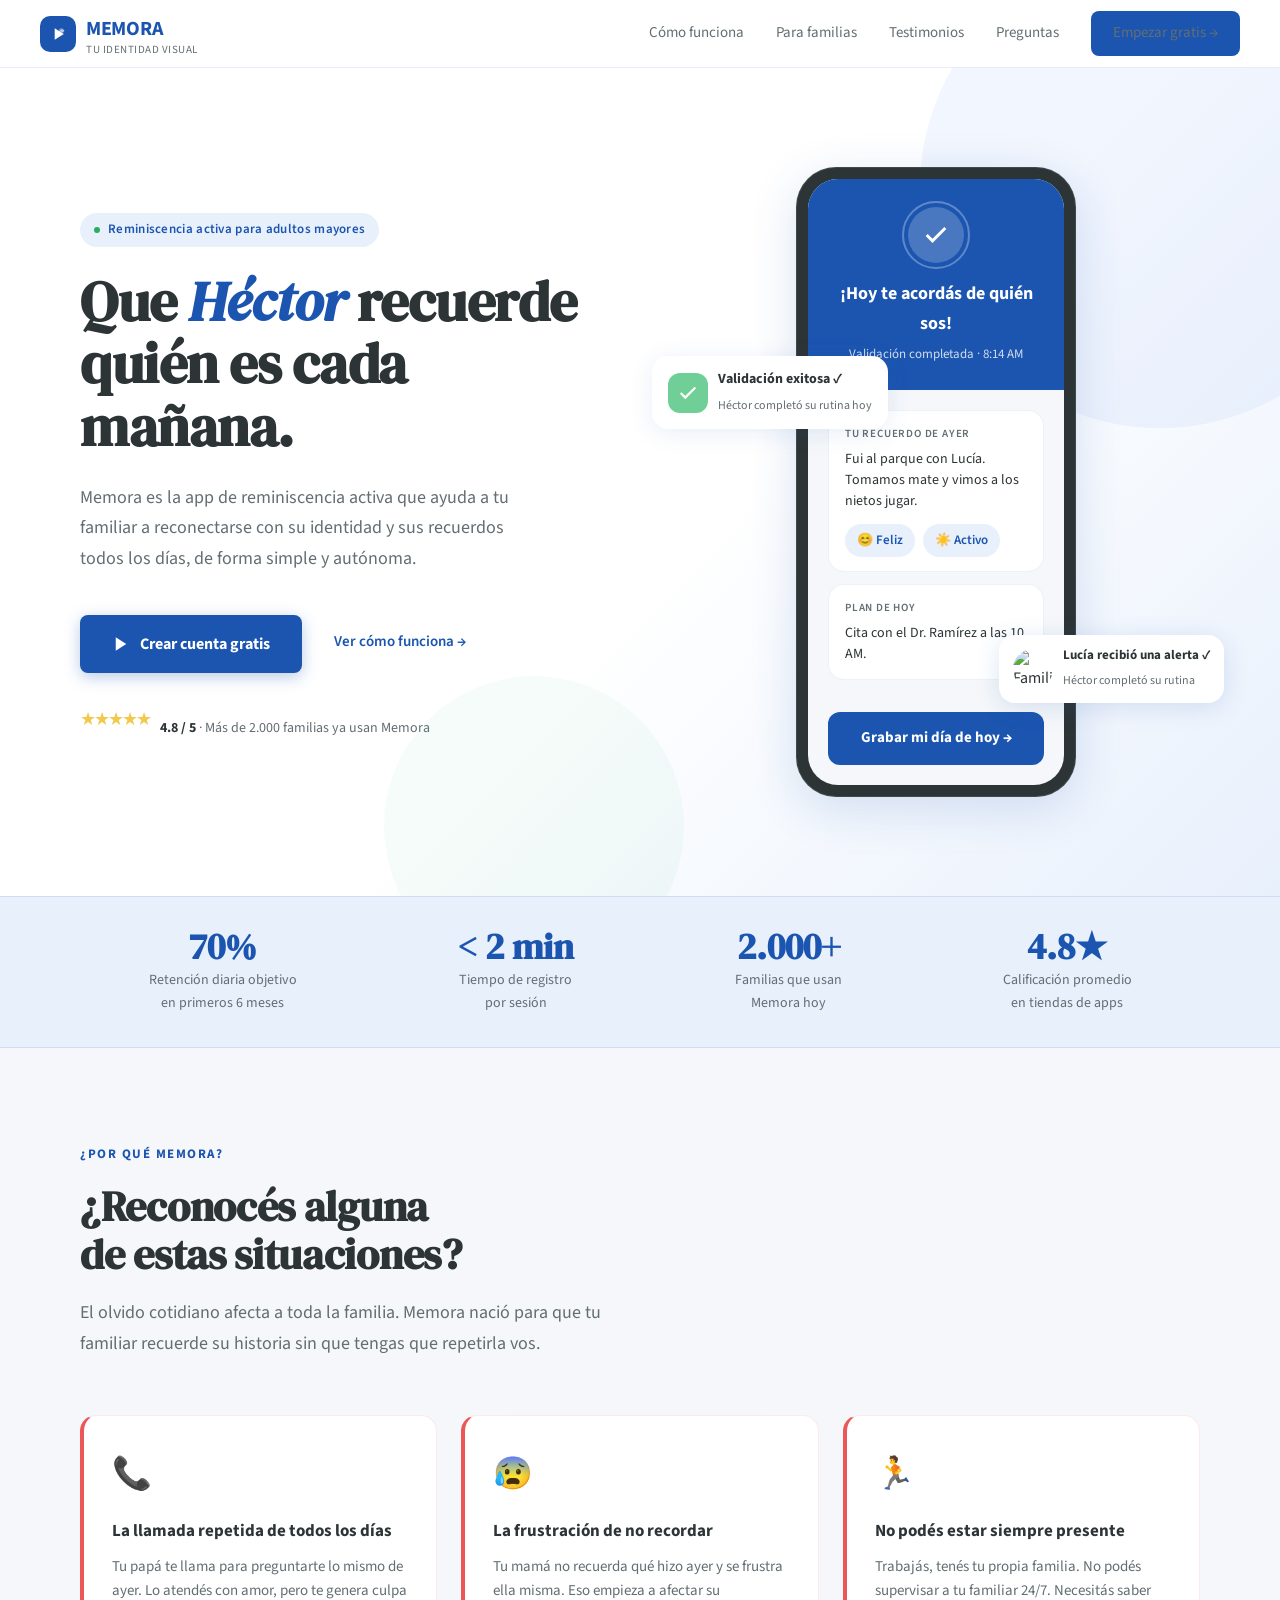
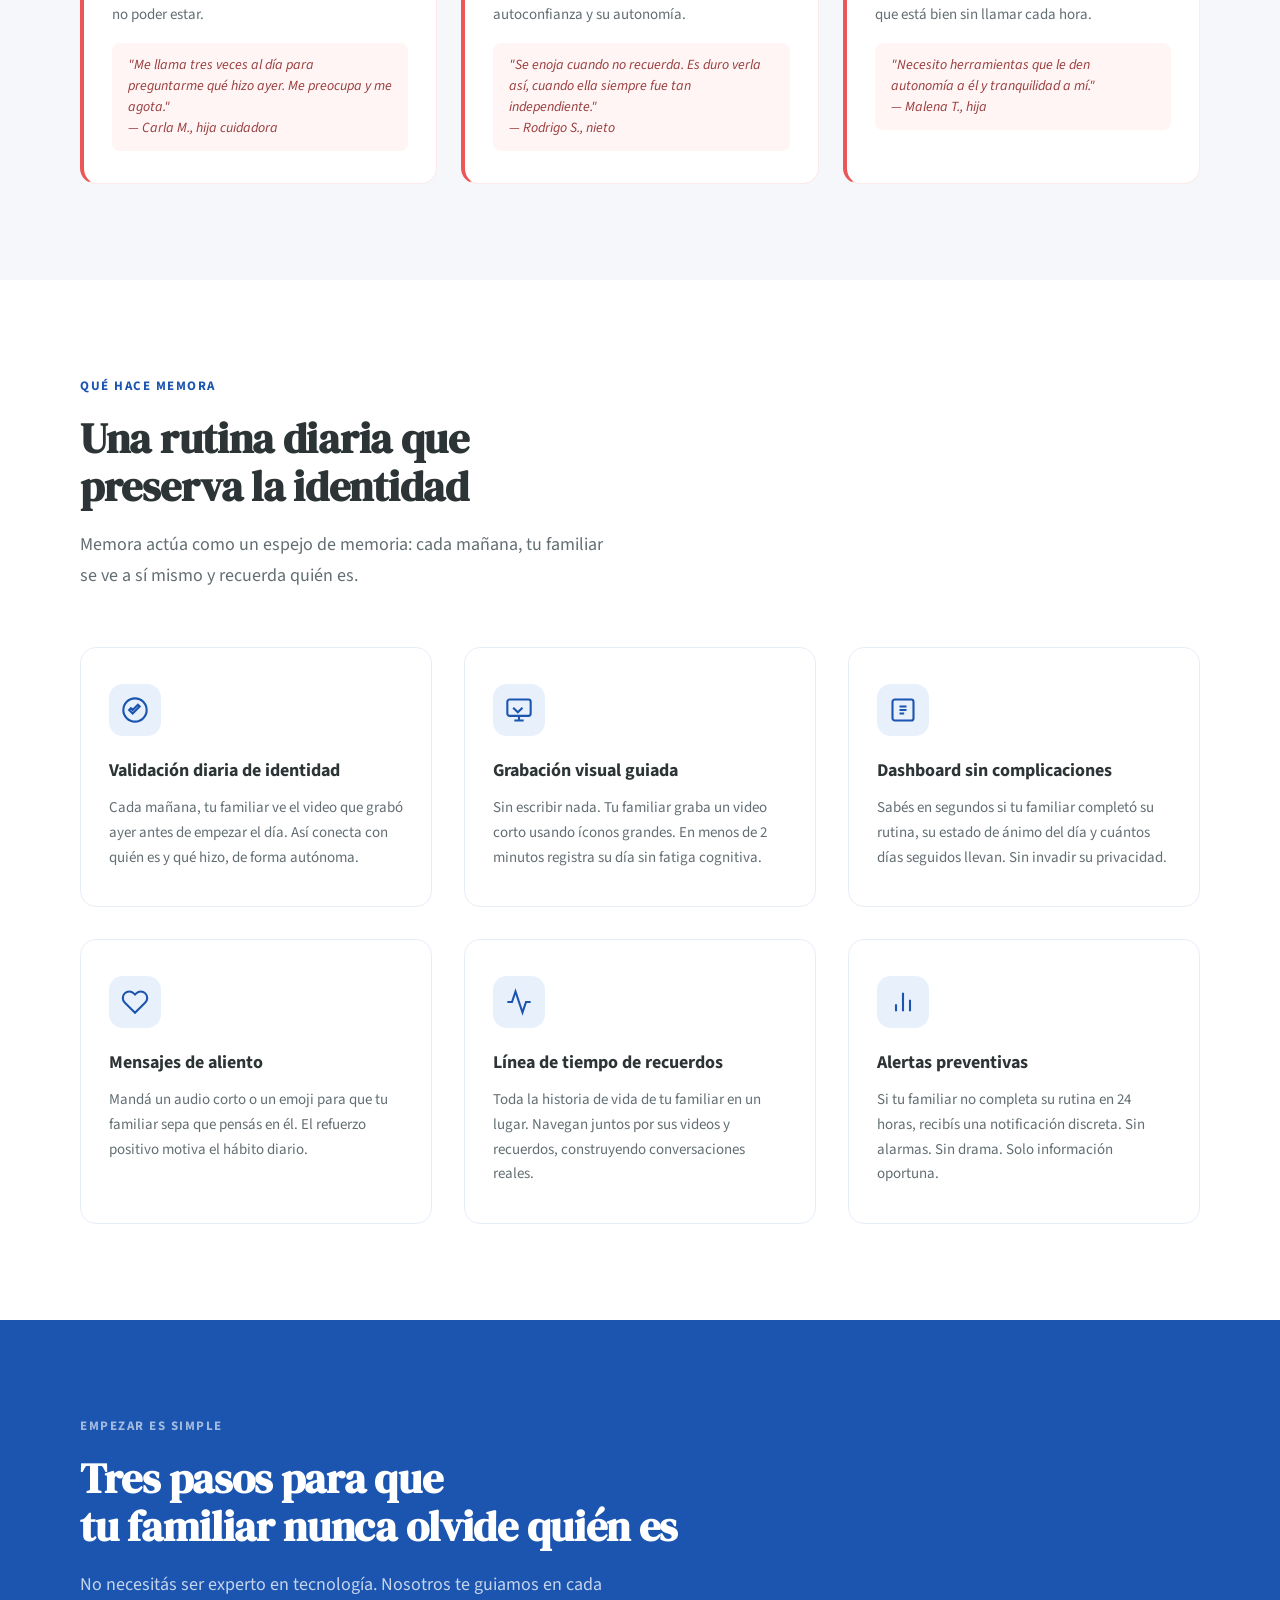
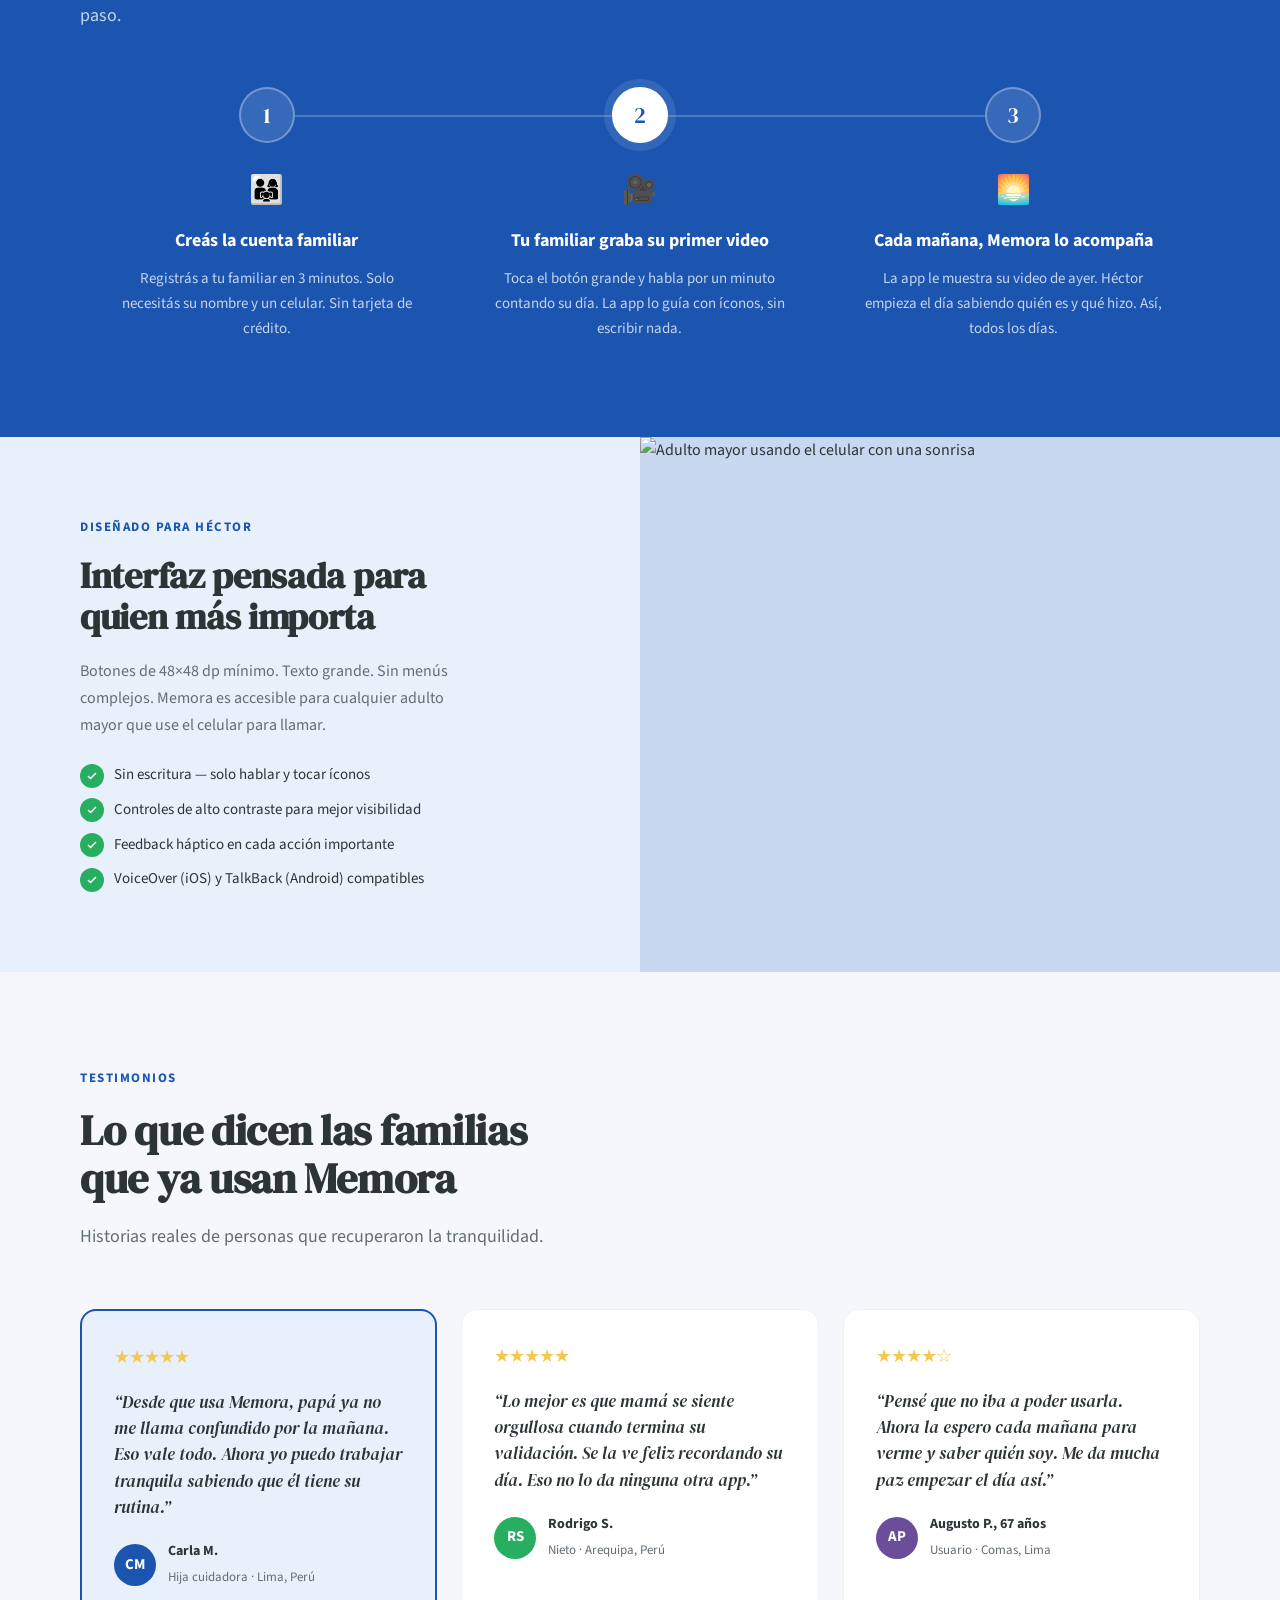
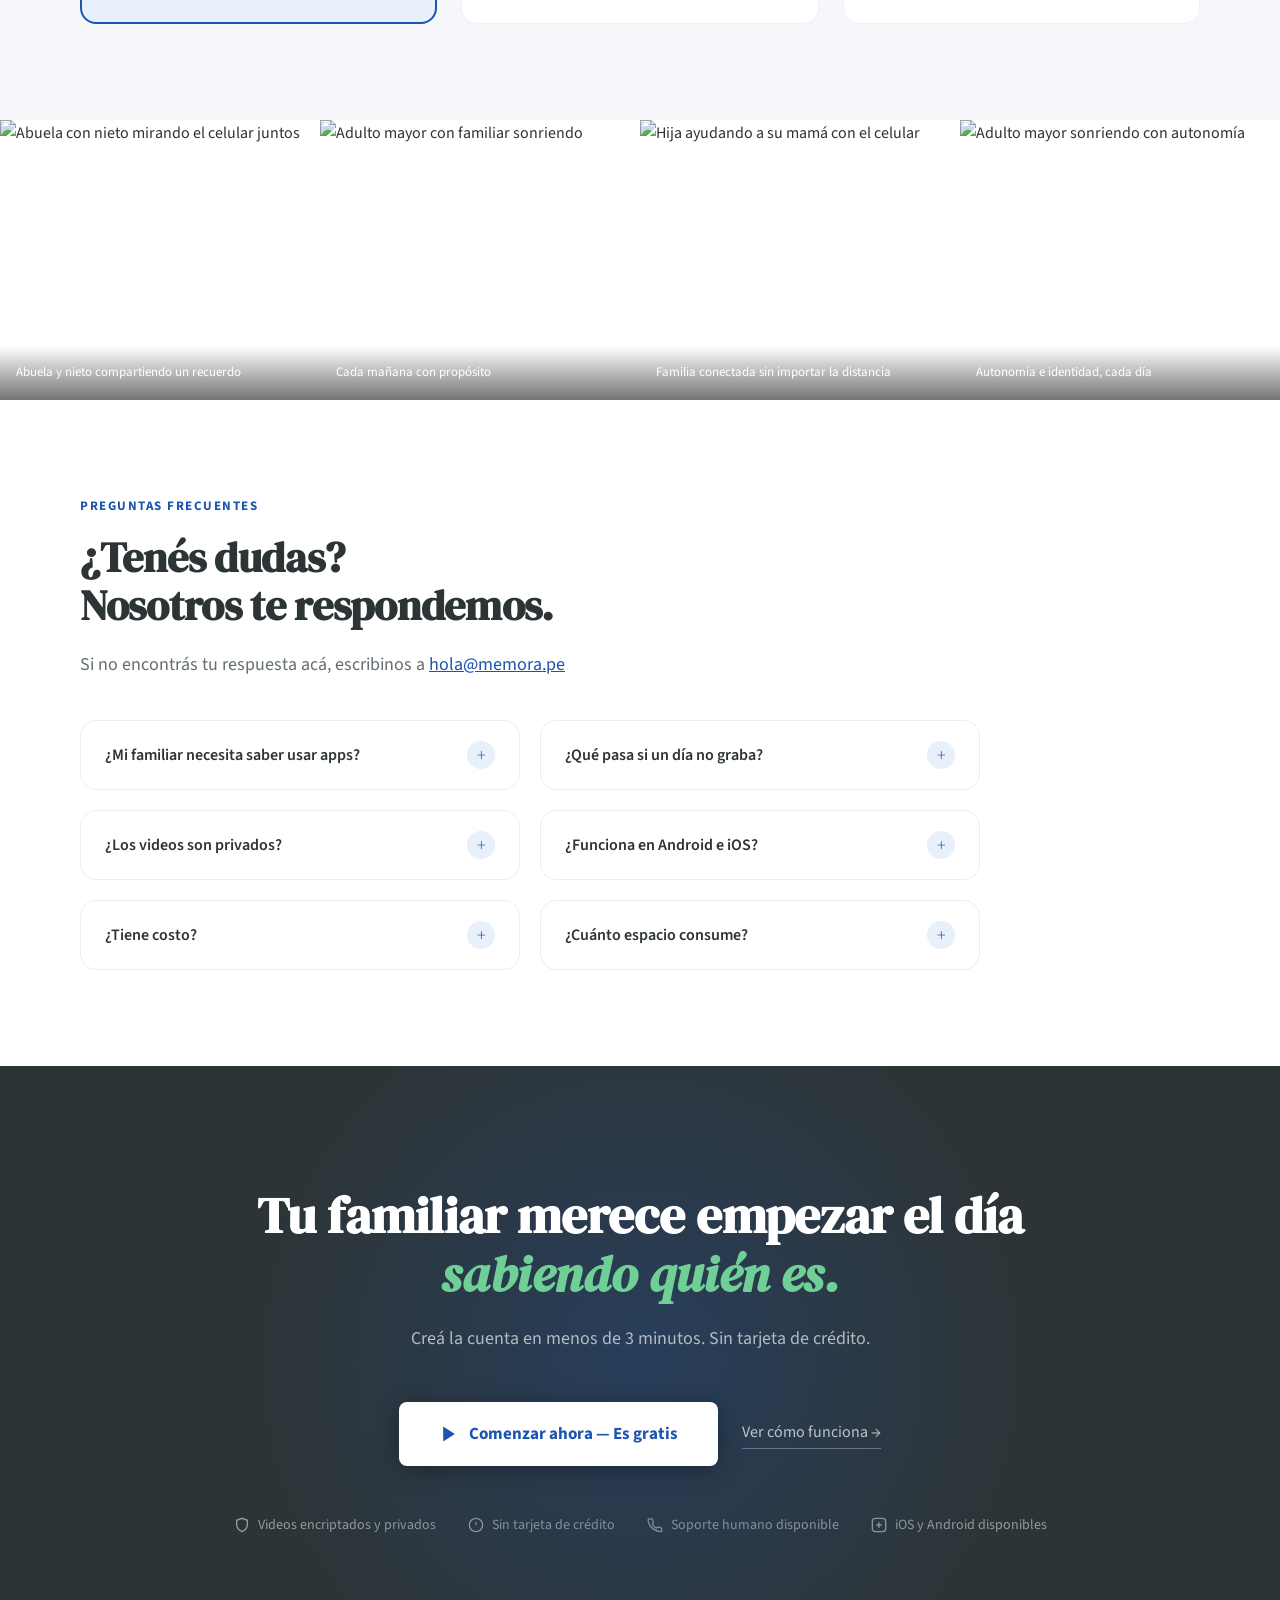
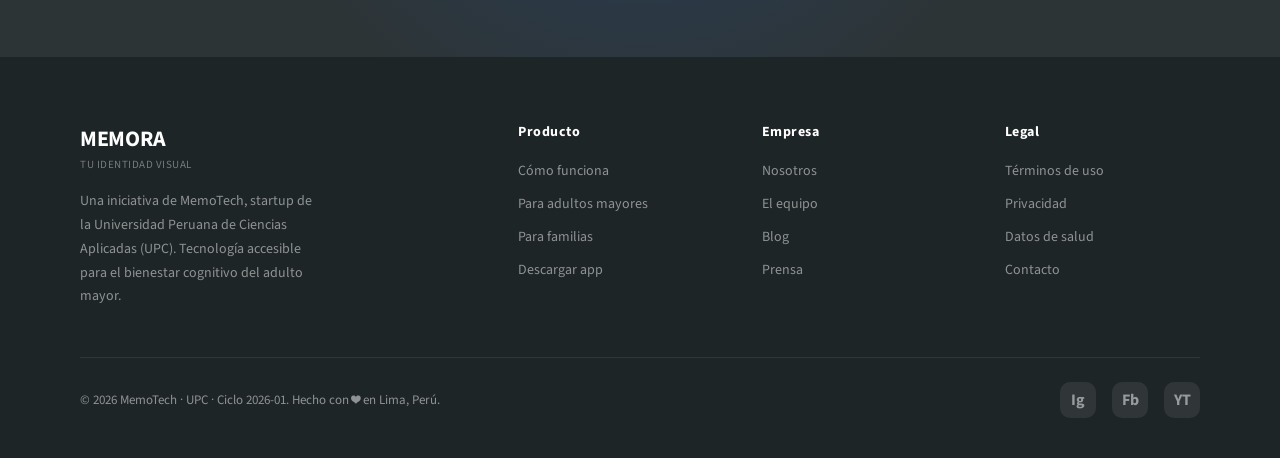
==== commit 9fcacb30: "Fixed mobile layout" ====
--- a/index.html
+++ b/index.html
@@ -5,561 +5,8 @@
 <meta name="viewport" content="width=device-width, initial-scale=1.0">
 <title>Memora — Tu identidad visual</title>
 <link href="https://fonts.googleapis.com/css2?family=Source+Sans+3:wght@300;400;600;700&family=DM+Serif+Display:ital@0;1&display=swap" rel="stylesheet">
-<style>
-  *, *::before, *::after { box-sizing: border-box; margin: 0; padding: 0; }
-
-  :root {
-    --blue:       #1B55B0;
-    --blue-light: #5B8DEF;
-    --blue-pale:  #E8F0FC;
-    --green:      #6FCF97;
-    --green-dark: #27AE60;
-    --bg:         #F5F7FA;
-    --text:       #2D3436;
-    --text-sec:   #636E72;
-    --white:      #FFFFFF;
-    --warning:    #F2C94C;
-    --error:      #EB5757;
-    --radius-sm:  8px;
-    --radius-md:  16px;
-    --radius-lg:  24px;
-    --shadow:     0 4px 24px rgba(27,85,176,0.10);
-    --shadow-lg:  0 12px 48px rgba(27,85,176,0.16);
-  }
-
-  html { scroll-behavior: smooth; }
-
-  body {
-    font-family: 'Source Sans 3', sans-serif;
-    font-size: 16px;
-    color: var(--text);
-    background: var(--white);
-    line-height: 1.65;
-    -webkit-font-smoothing: antialiased;
-  }
-
-  /* ── ANIMATIONS ── */
-  @keyframes fadeUp {
-    from { opacity: 0; transform: translateY(28px); }
-    to   { opacity: 1; transform: translateY(0); }
-  }
-  @keyframes pulse-ring {
-    0%   { transform: scale(1);    opacity: .6; }
-    70%  { transform: scale(1.15); opacity: 0; }
-    100% { transform: scale(1.15); opacity: 0; }
-  }
-  .fade-up { animation: fadeUp .7s ease both; }
-  .d1 { animation-delay: .05s; }
-  .d2 { animation-delay: .15s; }
-  .d3 { animation-delay: .25s; }
-  .d4 { animation-delay: .35s; }
-
-  /* ── NAV ── */
-  nav {
-    position: sticky; top: 0; z-index: 100;
-    background: rgba(255,255,255,.92);
-    backdrop-filter: blur(12px);
-    border-bottom: 1px solid rgba(27,85,176,.10);
-    padding: 0 40px;
-    height: 68px;
-    display: flex; align-items: center; justify-content: space-between;
-  }
-  .nav-logo {
-    display: flex; align-items: center; gap: 10px;
-    text-decoration: none; color: var(--text);
-  }
-  .logo-icon {
-    width: 36px; height: 36px; border-radius: 10px;
-    background: var(--blue);
-    display: flex; align-items: center; justify-content: center;
-  }
-  .logo-icon svg { width: 20px; height: 20px; fill: white; }
-  .logo-wordmark {
-    font-family: 'Source Sans 3', sans-serif;
-    font-weight: 700; font-size: 20px; letter-spacing: -0.3px;
-    color: var(--blue);
-  }
-  .logo-tagline {
-    font-size: 11px; color: var(--text-sec); letter-spacing: .5px;
-    text-transform: uppercase; display: block; line-height: 1;
-    margin-top: -2px;
-  }
-  .nav-links { display: flex; align-items: center; gap: 32px; }
-  .nav-links a {
-    text-decoration: none; color: var(--text-sec);
-    font-size: 15px; font-weight: 400;
-    transition: color .2s;
-  }
-  .nav-links a:hover { color: var(--blue); }
-  .btn-nav {
-    background: var(--blue); color: white;
-    padding: 10px 22px; border-radius: var(--radius-sm);
-    text-decoration: none; font-weight: 600; font-size: 15px;
-    transition: background .2s, transform .15s;
-  }
-  .btn-nav:hover { background: #1548A0; transform: translateY(-1px); }
-
-  /* ── HERO ── */
-  .hero {
-    min-height: 92vh;
-    display: grid; grid-template-columns: 1fr 1fr;
-    align-items: center;
-    padding: 80px 80px 80px 80px;
-    gap: 64px;
-    background: linear-gradient(135deg, var(--white) 55%, var(--blue-pale) 100%);
-    position: relative; overflow: hidden;
-  }
-  .hero::before {
-    content: '';
-    position: absolute; right: -120px; top: -120px;
-    width: 480px; height: 480px; border-radius: 50%;
-    background: rgba(91,141,239,.08);
-    pointer-events: none;
-  }
-  .hero::after {
-    content: '';
-    position: absolute; left: 30%; bottom: -80px;
-    width: 300px; height: 300px; border-radius: 50%;
-    background: rgba(111,207,151,.06);
-    pointer-events: none;
-  }
-  .hero-eyebrow {
-    display: inline-flex; align-items: center; gap: 8px;
-    background: var(--blue-pale); color: var(--blue);
-    padding: 6px 14px; border-radius: 100px;
-    font-size: 13px; font-weight: 600; letter-spacing: .3px;
-    margin-bottom: 24px;
-  }
-  .hero-eyebrow span { width: 6px; height: 6px; border-radius: 50%; background: var(--green-dark); }
-  .hero h1 {
-    font-family: 'DM Serif Display', serif;
-    font-size: clamp(36px, 4.5vw, 56px);
-    line-height: 1.12;
-    color: var(--text);
-    margin-bottom: 24px;
-    letter-spacing: -0.5px;
-  }
-  .hero h1 em {
-    font-style: italic;
-    color: var(--blue);
-  }
-  .hero-sub {
-    font-size: 18px; color: var(--text-sec);
-    line-height: 1.7; margin-bottom: 40px;
-    max-width: 460px;
-  }
-  .btn-primary {
-    display: inline-flex; align-items: center; gap: 10px;
-    background: var(--blue); color: white;
-    padding: 16px 32px; border-radius: var(--radius-sm);
-    font-weight: 700; font-size: 16px; text-decoration: none;
-    transition: background .2s, transform .15s, box-shadow .2s;
-    box-shadow: 0 4px 16px rgba(27,85,176,.3);
-  }
-  .btn-primary:hover {
-    background: #1548A0; transform: translateY(-2px);
-    box-shadow: 0 8px 24px rgba(27,85,176,.4);
-  }
-  .btn-primary svg { width: 18px; height: 18px; }
-  .btn-secondary {
-    display: inline-flex; align-items: center; gap: 8px;
-    color: var(--blue); font-weight: 600; font-size: 15px;
-    text-decoration: none; padding: 16px 0;
-    border-bottom: 2px solid transparent;
-    transition: border-color .2s;
-  }
-  .btn-secondary:hover { border-color: var(--blue); }
-  .hero-ctas { display: flex; align-items: center; gap: 32px; flex-wrap: wrap; }
-  .social-proof {
-    display: flex; align-items: center; gap: 10px;
-    margin-top: 32px; color: var(--text-sec); font-size: 14px;
-  }
-  .social-proof .stars { color: #F2C94C; letter-spacing: -2px; }
-  .social-proof strong { color: var(--text); }
-
-  /* Hero phone mockup */
-  .hero-visual {
-    display: flex; justify-content: center; align-items: center;
-    position: relative;
-  }
-  .phone-frame {
-    width: 280px;
-    background: var(--text);
-    border-radius: 40px;
-    padding: 12px;
-    box-shadow: var(--shadow-lg), 0 0 0 1px rgba(255,255,255,.1) inset;
-    position: relative; z-index: 2;
-  }
-  .phone-screen {
-    background: var(--bg); border-radius: 30px;
-    overflow: hidden; min-height: 540px;
-    display: flex; flex-direction: column;
-  }
-  .phone-screen-top {
-    background: var(--blue); padding: 28px 20px 24px;
-    text-align: center; color: white;
-  }
-  .phone-screen-top .check-circle {
-    width: 56px; height: 56px; border-radius: 50%;
-    background: rgba(255,255,255,.2);
-    display: flex; align-items: center; justify-content: center;
-    margin: 0 auto 16px;
-    position: relative;
-  }
-  .phone-screen-top .check-circle::after {
-    content: '';
-    position: absolute; inset: -6px; border-radius: 50%;
-    border: 2px solid rgba(255,255,255,.3);
-    animation: pulse-ring 2s ease infinite;
-  }
-  .phone-screen-top .check-circle svg { width: 28px; height: 28px; }
-  .phone-screen-top h3 { font-size: 18px; font-weight: 700; margin-bottom: 6px; }
-  .phone-screen-top p { font-size: 13px; opacity: .8; }
-  .phone-screen-body { padding: 20px; flex: 1; }
-  .memory-card {
-    background: white; border-radius: 16px;
-    padding: 14px 16px; margin-bottom: 12px;
-    border: 1px solid rgba(27,85,176,.08);
-  }
-  .memory-card-label { font-size: 11px; text-transform: uppercase; letter-spacing: .8px; color: var(--text-sec); margin-bottom: 6px; font-weight: 600; }
-  .memory-card-content { font-size: 14px; color: var(--text); line-height: 1.5; }
-  .mood-row { display: flex; gap: 8px; margin-top: 12px; }
-  .mood-chip {
-    padding: 6px 12px; border-radius: 100px; font-size: 13px;
-    background: var(--blue-pale); color: var(--blue); font-weight: 600;
-  }
-  .phone-btn {
-    margin: 0 20px 20px;
-    background: var(--blue); color: white;
-    border-radius: 12px; padding: 14px;
-    text-align: center; font-weight: 700; font-size: 15px;
-  }
-
-  /* floating badge */
-  .hero-badge {
-    position: absolute; left: -20px; top: 30%;
-    background: white; border-radius: var(--radius-md);
-    padding: 12px 16px; box-shadow: var(--shadow);
-    display: flex; align-items: center; gap: 10px;
-    min-width: 200px; z-index: 3;
-    animation: fadeUp .8s .5s both;
-  }
-  .badge-icon {
-    width: 40px; height: 40px; border-radius: 12px;
-    background: var(--green); display: flex; align-items: center; justify-content: center;
-    flex-shrink: 0;
-  }
-  .badge-icon svg { width: 22px; height: 22px; }
-  .badge-text strong { display: block; font-size: 14px; color: var(--text); font-weight: 700; }
-  .badge-text span { font-size: 12px; color: var(--text-sec); }
-
-  /* ── SECTION HELPERS ── */
-  section { padding: 96px 80px; }
-  .section-eyebrow {
-    font-size: 13px; font-weight: 700; letter-spacing: 1.5px;
-    text-transform: uppercase; color: var(--blue);
-    margin-bottom: 16px;
-  }
-  .section-title {
-    font-family: 'DM Serif Display', serif;
-    font-size: clamp(28px, 3.5vw, 42px);
-    line-height: 1.15; letter-spacing: -0.3px;
-    margin-bottom: 20px; color: var(--text);
-  }
-  .section-sub {
-    font-size: 18px; color: var(--text-sec);
-    max-width: 540px; line-height: 1.7;
-    margin-bottom: 56px;
-  }
-
-  /* ── PROBLEM SECTION ── */
-  .problem { background: var(--bg); }
-  .pain-grid {
-    display: grid; grid-template-columns: repeat(3, 1fr); gap: 24px;
-    margin-top: 48px;
-  }
-  .pain-card {
-    background: white; border-radius: var(--radius-md);
-    padding: 32px 28px;
-    border: 1px solid rgba(235,87,87,.12);
-    border-left: 4px solid var(--error);
-    transition: transform .2s, box-shadow .2s;
-  }
-  .pain-card:hover { transform: translateY(-4px); box-shadow: var(--shadow); }
-  .pain-icon { font-size: 32px; margin-bottom: 16px; }
-  .pain-card h3 { font-size: 17px; font-weight: 700; margin-bottom: 10px; color: var(--text); }
-  .pain-card p { font-size: 15px; color: var(--text-sec); line-height: 1.6; }
-  .pain-card blockquote {
-    margin-top: 16px; padding: 12px 16px;
-    background: #FFF5F5; border-radius: var(--radius-sm);
-    font-size: 14px; color: #993B3B; font-style: italic; line-height: 1.5;
-  }
-
-  /* ── BENEFITS ── */
-  .benefits { background: white; }
-  .benefits-grid {
-    display: grid; grid-template-columns: repeat(3, 1fr); gap: 32px;
-  }
-  .benefit-card {
-    padding: 36px 28px;
-    border: 1px solid rgba(27,85,176,.10);
-    border-radius: var(--radius-md);
-    transition: border-color .2s, box-shadow .2s, transform .2s;
-    position: relative; overflow: hidden;
-  }
-  .benefit-card::before {
-    content: '';
-    position: absolute; top: 0; left: 0; right: 0; height: 3px;
-    background: var(--blue);
-    transform: scaleX(0); transform-origin: left;
-    transition: transform .3s;
-  }
-  .benefit-card:hover::before { transform: scaleX(1); }
-  .benefit-card:hover {
-    border-color: rgba(27,85,176,.25);
-    box-shadow: var(--shadow); transform: translateY(-4px);
-  }
-  .benefit-icon-wrap {
-    width: 52px; height: 52px; border-radius: 14px;
-    background: var(--blue-pale);
-    display: flex; align-items: center; justify-content: center;
-    margin-bottom: 20px;
-  }
-  .benefit-icon-wrap svg { width: 28px; height: 28px; stroke: var(--blue); fill: none; stroke-width: 1.8; }
-  .benefit-card h3 { font-size: 18px; font-weight: 700; margin-bottom: 10px; color: var(--text); }
-  .benefit-card p { font-size: 15px; color: var(--text-sec); line-height: 1.65; }
-  .benefit-tag {
-    display: inline-block; margin-top: 16px;
-    background: var(--blue-pale); color: var(--blue);
-    padding: 4px 12px; border-radius: 100px;
-    font-size: 12px; font-weight: 700; letter-spacing: .3px;
-  }
-
-  /* ── HOW IT WORKS ── */
-  .how { background: var(--blue); color: white; }
-  .how .section-eyebrow { color: rgba(255,255,255,.6); }
-  .how .section-title { color: white; }
-  .how .section-sub { color: rgba(255,255,255,.75); }
-  .steps {
-    display: grid; grid-template-columns: repeat(3, 1fr);
-    gap: 0; margin-top: 56px; position: relative;
-  }
-  .steps::before {
-    content: '';
-    position: absolute; top: 28px; left: calc(16.67% + 28px); right: calc(16.67% + 28px);
-    height: 2px; background: rgba(255,255,255,.2);
-  }
-  .step { text-align: center; padding: 0 32px; }
-  .step-number {
-    width: 56px; height: 56px; border-radius: 50%;
-    background: rgba(255,255,255,.12); border: 2px solid rgba(255,255,255,.3);
-    display: flex; align-items: center; justify-content: center;
-    font-family: 'DM Serif Display', serif;
-    font-size: 22px; color: white;
-    margin: 0 auto 24px; position: relative; z-index: 1;
-  }
-  .step-number.active {
-    background: white; color: var(--blue); border-color: white;
-    box-shadow: 0 0 0 8px rgba(255,255,255,.1);
-  }
-  .step h3 { font-size: 18px; font-weight: 700; margin-bottom: 12px; color: white; }
-  .step p { font-size: 15px; color: rgba(255,255,255,.75); line-height: 1.65; }
-  .step-icon { font-size: 28px; margin-bottom: 12px; }
-
-  /* ── TESTIMONIALS ── */
-  .testimonials { background: var(--bg); }
-  .testimonials-grid {
-    display: grid; grid-template-columns: repeat(3, 1fr); gap: 24px;
-    margin-top: 48px;
-  }
-  .testimonial-card {
-    background: white; border-radius: var(--radius-md);
-    padding: 32px; border: 1px solid rgba(27,85,176,.08);
-    transition: transform .2s, box-shadow .2s;
-  }
-  .testimonial-card:hover { transform: translateY(-4px); box-shadow: var(--shadow); }
-  .testimonial-card.featured {
-    border-color: var(--blue); border-width: 2px;
-    background: var(--blue-pale);
-  }
-  .stars { color: #F2C94C; font-size: 18px; letter-spacing: -1px; margin-bottom: 16px; }
-  .testimonial-card q {
-    font-family: 'DM Serif Display', serif;
-    font-style: italic; font-size: 17px;
-    line-height: 1.55; color: var(--text);
-    display: block; margin-bottom: 20px;
-  }
-  .author { display: flex; align-items: center; gap: 12px; }
-  .avatar {
-    width: 42px; height: 42px; border-radius: 50%;
-    background: var(--blue); display: flex; align-items: center; justify-content: center;
-    color: white; font-weight: 700; font-size: 15px;
-    flex-shrink: 0;
-  }
-  .author-info strong { display: block; font-size: 14px; color: var(--text); font-weight: 700; }
-  .author-info span { font-size: 13px; color: var(--text-sec); }
-
-  /* ── FAQ ── */
-  .faq { background: white; }
-  .faq-grid { display: grid; grid-template-columns: 1fr 1fr; gap: 20px; max-width: 900px; }
-  .faq-item {
-    border: 1px solid rgba(27,85,176,.10);
-    border-radius: var(--radius-md); overflow: hidden;
-  }
-  .faq-q {
-    width: 100%; text-align: left; padding: 20px 24px;
-    background: none; border: none; cursor: pointer;
-    display: flex; justify-content: space-between; align-items: center; gap: 16px;
-    font-size: 16px; font-weight: 600; color: var(--text);
-    font-family: 'Source Sans 3', sans-serif;
-    transition: background .2s;
-  }
-  .faq-q:hover { background: var(--blue-pale); }
-  .faq-q .toggle {
-    width: 28px; height: 28px; border-radius: 50%;
-    background: var(--blue-pale); color: var(--blue);
-    display: flex; align-items: center; justify-content: center;
-    flex-shrink: 0; font-size: 18px; font-weight: 300;
-    transition: transform .3s, background .2s;
-  }
-  .faq-item.open .faq-q .toggle {
-    background: var(--blue); color: white; transform: rotate(45deg);
-  }
-  .faq-a {
-    max-height: 0; overflow: hidden;
-    transition: max-height .35s ease, padding .35s;
-    font-size: 15px; color: var(--text-sec); line-height: 1.65;
-    padding: 0 24px;
-  }
-  .faq-item.open .faq-a { max-height: 200px; padding: 0 24px 20px; }
-
-  /* ── CTA ── */
-  .cta-section {
-    background: var(--text);
-    padding: 120px 80px;
-    text-align: center;
-    position: relative; overflow: hidden;
-  }
-  .cta-section::before {
-    content: '';
-    position: absolute; left: 50%; top: 50%; transform: translate(-50%, -50%);
-    width: 800px; height: 800px; border-radius: 50%;
-    background: radial-gradient(circle, rgba(27,85,176,.3) 0%, transparent 70%);
-    pointer-events: none;
-  }
-  .cta-section h2 {
-    font-family: 'DM Serif Display', serif;
-    font-size: clamp(32px, 4vw, 52px);
-    color: white; line-height: 1.15;
-    margin-bottom: 20px; position: relative;
-  }
-  .cta-section h2 em { font-style: italic; color: var(--green); }
-  .cta-section p {
-    font-size: 18px; color: rgba(255,255,255,.65);
-    margin-bottom: 48px; position: relative;
-  }
-  .cta-btns { display: flex; align-items: center; justify-content: center; gap: 24px; position: relative; flex-wrap: wrap; }
-  .btn-cta-primary {
-    background: white; color: var(--blue);
-    padding: 18px 40px; border-radius: var(--radius-sm);
-    font-weight: 700; font-size: 17px; text-decoration: none;
-    display: inline-flex; align-items: center; gap: 10px;
-    transition: transform .2s, box-shadow .2s;
-    box-shadow: 0 4px 24px rgba(0,0,0,.3);
-  }
-  .btn-cta-primary:hover { transform: translateY(-2px); box-shadow: 0 8px 32px rgba(0,0,0,.4); }
-  .btn-cta-sec {
-    color: rgba(255,255,255,.7); text-decoration: none;
-    font-size: 16px; display: inline-flex; align-items: center; gap: 8px;
-    border-bottom: 1px solid rgba(255,255,255,.3);
-    padding-bottom: 2px; transition: color .2s, border-color .2s;
-  }
-  .btn-cta-sec:hover { color: white; border-color: white; }
-  .cta-trust { margin-top: 48px; display: flex; align-items: center; justify-content: center; gap: 32px; flex-wrap: wrap; }
-  .trust-item { display: flex; align-items: center; gap: 8px; color: rgba(255,255,255,.5); font-size: 14px; }
-  .trust-item svg { width: 16px; height: 16px; }
-
-  /* ── FOOTER ── */
-  footer {
-    background: #1E2527;
-    padding: 64px 80px 40px;
-    color: rgba(255,255,255,.5);
-  }
-  .footer-grid {
-    display: grid; grid-template-columns: 2fr 1fr 1fr 1fr;
-    gap: 48px; margin-bottom: 48px;
-  }
-  .footer-brand .logo-wordmark { color: white; font-size: 22px; margin-bottom: 4px; display: block; }
-  .footer-brand .logo-tagline { color: rgba(255,255,255,.4); margin-bottom: 20px; display: block; }
-  .footer-brand p { font-size: 14px; line-height: 1.7; max-width: 240px; }
-  .footer-col h4 { color: white; font-weight: 700; font-size: 14px; letter-spacing: .5px; margin-bottom: 16px; }
-  .footer-col a {
-    display: block; color: rgba(255,255,255,.5); text-decoration: none;
-    font-size: 14px; margin-bottom: 10px; transition: color .2s;
-  }
-  .footer-col a:hover { color: white; }
-  .footer-bottom {
-    border-top: 1px solid rgba(255,255,255,.08);
-    padding-top: 24px;
-    display: flex; justify-content: space-between; align-items: center;
-    flex-wrap: wrap; gap: 16px;
-  }
-  .footer-bottom p { font-size: 13px; }
-  .footer-socials { display: flex; gap: 16px; }
-  .footer-socials a {
-    width: 36px; height: 36px; border-radius: 10px;
-    background: rgba(255,255,255,.08);
-    display: flex; align-items: center; justify-content: center;
-    color: rgba(255,255,255,.5); font-size: 16px; font-weight: 700;
-    text-decoration: none; transition: background .2s, color .2s;
-  }
-  .footer-socials a:hover { background: var(--blue); color: white; }
-
-  /* ── STAT STRIP ── */
-  .stat-strip {
-    background: var(--blue-pale);
-    padding: 32px 80px;
-    display: flex; justify-content: space-around; align-items: center;
-    gap: 24px; flex-wrap: wrap;
-    border-top: 1px solid rgba(27,85,176,.12);
-    border-bottom: 1px solid rgba(27,85,176,.12);
-  }
-  .stat { text-align: center; }
-  .stat strong { display: block; font-family: 'DM Serif Display', serif; font-size: 36px; color: var(--blue); line-height: 1; }
-  .stat span { font-size: 14px; color: var(--text-sec); margin-top: 4px; display: block; }
-
-  /* ── IMAGE PLACEHOLDER ── */
-  .img-placeholder {
-    border-radius: var(--radius-md);
-    background: var(--blue-pale);
-    border: 2px dashed rgba(27,85,176,.25);
-    display: flex; flex-direction: column;
-    align-items: center; justify-content: center;
-    text-align: center;
-    color: var(--blue);
-    gap: 8px;
-    padding: 24px;
-  }
-  .img-placeholder .ph-icon { font-size: 32px; opacity: .4; }
-  .img-placeholder strong { font-size: 14px; font-weight: 700; }
-  .img-placeholder span { font-size: 12px; opacity: .6; }
-
-  /* ── DESIGN SYSTEM NOTES ── */
-  .ds-note {
-    background: #FFFBEC;
-    border-left: 4px solid var(--warning);
-    border-radius: 0 var(--radius-sm) var(--radius-sm) 0;
-    padding: 10px 16px; margin-bottom: 16px;
-    font-size: 13px; color: #7A6010;
-  }
-  .ds-note strong { display: block; font-weight: 700; margin-bottom: 2px; }
-
-  /* mockup photo style */
-  .hero-photo {
-    width: 100%; height: 300px; object-fit: cover;
-    border-radius: var(--radius-md);
-  }
-</style>
+<link rel="stylesheet" href="styles.css">
+
 </head>
 <body>
 
@@ -580,11 +27,14 @@
       <span class="logo-tagline">Tu identidad visual</span>
     </div>
   </a>
-  <div class="nav-links">
-    <a href="#como-funciona">Cómo funciona</a>
-    <a href="#familias">Para familias</a>
-    <a href="#testimonios">Testimonios</a>
-    <a href="#faq">Preguntas</a>
+  <button class="nav-hamburger" id="navHamburger" aria-label="Abrir menú">
+    <span></span><span></span><span></span>
+  </button>
+  <div class="nav-links" id="navLinks">
+    <a href="#como-funciona" class="nav-link-item">Cómo funciona</a>
+    <a href="#familias" class="nav-link-item">Para familias</a>
+    <a href="#testimonios" class="nav-link-item">Testimonios</a>
+    <a href="#faq" class="nav-link-item">Preguntas</a>
     <a href="#cta" class="btn-nav">Empezar gratis →</a>
   </div>
 </nav>
@@ -1045,29 +495,7 @@
   </div>
 </footer>
 
-<script>
-function toggleFaq(item) {
-  const isOpen = item.classList.contains('open');
-  document.querySelectorAll('.faq-item.open').forEach(el => el.classList.remove('open'));
-  if (!isOpen) item.classList.add('open');
-}
-
-// Simple scroll reveal
-const observer = new IntersectionObserver((entries) => {
-  entries.forEach(e => {
-    if (e.isIntersecting) {
-      e.target.style.opacity = '1';
-      e.target.style.transform = 'translateY(0)';
-    }
-  });
-}, { threshold: 0.1 });
-
-document.querySelectorAll('.pain-card, .benefit-card, .testimonial-card, .step, .faq-item').forEach(el => {
-  el.style.opacity = '0';
-  el.style.transform = 'translateY(24px)';
-  el.style.transition = 'opacity .6s ease, transform .6s ease';
-  observer.observe(el);
-});
-</script>
+<script src="main.js" defer></script>
+
 </body>
 </html>
--- a/styles.css
+++ b/styles.css
@@ -0,0 +1,674 @@
+*, *::before, *::after { box-sizing: border-box; margin: 0; padding: 0; }
+
+  :root {
+    --blue:       #1B55B0;
+    --blue-light: #5B8DEF;
+    --blue-pale:  #E8F0FC;
+    --green:      #6FCF97;
+    --green-dark: #27AE60;
+    --bg:         #F5F7FA;
+    --text:       #2D3436;
+    --text-sec:   #636E72;
+    --white:      #FFFFFF;
+    --warning:    #F2C94C;
+    --error:      #EB5757;
+    --radius-sm:  8px;
+    --radius-md:  16px;
+    --radius-lg:  24px;
+    --shadow:     0 4px 24px rgba(27,85,176,0.10);
+    --shadow-lg:  0 12px 48px rgba(27,85,176,0.16);
+  }
+
+  html { scroll-behavior: smooth; }
+
+  body {
+    font-family: 'Source Sans 3', sans-serif;
+    font-size: 16px;
+    color: var(--text);
+    background: var(--white);
+    line-height: 1.65;
+    -webkit-font-smoothing: antialiased;
+  }
+
+  /* ── ANIMATIONS ── */
+  @keyframes fadeUp {
+    from { opacity: 0; transform: translateY(28px); }
+    to   { opacity: 1; transform: translateY(0); }
+  }
+  @keyframes pulse-ring {
+    0%   { transform: scale(1);    opacity: .6; }
+    70%  { transform: scale(1.15); opacity: 0; }
+    100% { transform: scale(1.15); opacity: 0; }
+  }
+  .fade-up { animation: fadeUp .7s ease both; }
+  .d1 { animation-delay: .05s; }
+  .d2 { animation-delay: .15s; }
+  .d3 { animation-delay: .25s; }
+  .d4 { animation-delay: .35s; }
+
+  /* ── NAV ── */
+  nav {
+    position: sticky; top: 0; z-index: 100;
+    background: rgba(255,255,255,.92);
+    backdrop-filter: blur(12px);
+    border-bottom: 1px solid rgba(27,85,176,.10);
+    padding: 0 40px;
+    height: 68px;
+    display: flex; align-items: center; justify-content: space-between;
+  }
+  .nav-logo {
+    display: flex; align-items: center; gap: 10px;
+    text-decoration: none; color: var(--text);
+  }
+  .logo-icon {
+    width: 36px; height: 36px; border-radius: 10px;
+    background: var(--blue);
+    display: flex; align-items: center; justify-content: center;
+  }
+  .logo-icon svg { width: 20px; height: 20px; fill: white; }
+  .logo-wordmark {
+    font-family: 'Source Sans 3', sans-serif;
+    font-weight: 700; font-size: 20px; letter-spacing: -0.3px;
+    color: var(--blue);
+  }
+  .logo-tagline {
+    font-size: 11px; color: var(--text-sec); letter-spacing: .5px;
+    text-transform: uppercase; display: block; line-height: 1;
+    margin-top: -2px;
+  }
+  .nav-links { display: flex; align-items: center; gap: 32px; }
+  .nav-links a {
+    text-decoration: none; color: var(--text-sec);
+    font-size: 15px; font-weight: 400;
+    transition: color .2s;
+  }
+  .nav-links a:hover { color: var(--blue); }
+  .btn-nav {
+    background: var(--blue); color: white;
+    padding: 10px 22px; border-radius: var(--radius-sm);
+    text-decoration: none; font-weight: 600; font-size: 15px;
+    transition: background .2s, transform .15s;
+  }
+  .btn-nav:hover { background: #1548A0; transform: translateY(-1px); }
+
+  /* ── HERO ── */
+  .hero {
+    min-height: 92vh;
+    display: grid; grid-template-columns: 1fr 1fr;
+    align-items: center;
+    padding: 80px 80px 80px 80px;
+    gap: 64px;
+    background: linear-gradient(135deg, var(--white) 55%, var(--blue-pale) 100%);
+    position: relative; overflow: hidden;
+  }
+  .hero::before {
+    content: '';
+    position: absolute; right: -120px; top: -120px;
+    width: 480px; height: 480px; border-radius: 50%;
+    background: rgba(91,141,239,.08);
+    pointer-events: none;
+  }
+  .hero::after {
+    content: '';
+    position: absolute; left: 30%; bottom: -80px;
+    width: 300px; height: 300px; border-radius: 50%;
+    background: rgba(111,207,151,.06);
+    pointer-events: none;
+  }
+  .hero-eyebrow {
+    display: inline-flex; align-items: center; gap: 8px;
+    background: var(--blue-pale); color: var(--blue);
+    padding: 6px 14px; border-radius: 100px;
+    font-size: 13px; font-weight: 600; letter-spacing: .3px;
+    margin-bottom: 24px;
+  }
+  .hero-eyebrow span { width: 6px; height: 6px; border-radius: 50%; background: var(--green-dark); }
+  .hero h1 {
+    font-family: 'DM Serif Display', serif;
+    font-size: clamp(36px, 4.5vw, 56px);
+    line-height: 1.12;
+    color: var(--text);
+    margin-bottom: 24px;
+    letter-spacing: -0.5px;
+  }
+  .hero h1 em {
+    font-style: italic;
+    color: var(--blue);
+  }
+  .hero-sub {
+    font-size: 18px; color: var(--text-sec);
+    line-height: 1.7; margin-bottom: 40px;
+    max-width: 460px;
+  }
+  .btn-primary {
+    display: inline-flex; align-items: center; gap: 10px;
+    background: var(--blue); color: white;
+    padding: 16px 32px; border-radius: var(--radius-sm);
+    font-weight: 700; font-size: 16px; text-decoration: none;
+    transition: background .2s, transform .15s, box-shadow .2s;
+    box-shadow: 0 4px 16px rgba(27,85,176,.3);
+  }
+  .btn-primary:hover {
+    background: #1548A0; transform: translateY(-2px);
+    box-shadow: 0 8px 24px rgba(27,85,176,.4);
+  }
+  .btn-primary svg { width: 18px; height: 18px; }
+  .btn-secondary {
+    display: inline-flex; align-items: center; gap: 8px;
+    color: var(--blue); font-weight: 600; font-size: 15px;
+    text-decoration: none; padding: 16px 0;
+    border-bottom: 2px solid transparent;
+    transition: border-color .2s;
+  }
+  .btn-secondary:hover { border-color: var(--blue); }
+  .hero-ctas { display: flex; align-items: center; gap: 32px; flex-wrap: wrap; }
+  .social-proof {
+    display: flex; align-items: center; gap: 10px;
+    margin-top: 32px; color: var(--text-sec); font-size: 14px;
+  }
+  .social-proof .stars { color: #F2C94C; letter-spacing: -2px; }
+  .social-proof strong { color: var(--text); }
+
+  /* Hero phone mockup */
+  .hero-visual {
+    display: flex; justify-content: center; align-items: center;
+    position: relative;
+  }
+  .phone-frame {
+    width: 280px;
+    background: var(--text);
+    border-radius: 40px;
+    padding: 12px;
+    box-shadow: var(--shadow-lg), 0 0 0 1px rgba(255,255,255,.1) inset;
+    position: relative; z-index: 2;
+  }
+  .phone-screen {
+    background: var(--bg); border-radius: 30px;
+    overflow: hidden; min-height: 540px;
+    display: flex; flex-direction: column;
+  }
+  .phone-screen-top {
+    background: var(--blue); padding: 28px 20px 24px;
+    text-align: center; color: white;
+  }
+  .phone-screen-top .check-circle {
+    width: 56px; height: 56px; border-radius: 50%;
+    background: rgba(255,255,255,.2);
+    display: flex; align-items: center; justify-content: center;
+    margin: 0 auto 16px;
+    position: relative;
+  }
+  .phone-screen-top .check-circle::after {
+    content: '';
+    position: absolute; inset: -6px; border-radius: 50%;
+    border: 2px solid rgba(255,255,255,.3);
+    animation: pulse-ring 2s ease infinite;
+  }
+  .phone-screen-top .check-circle svg { width: 28px; height: 28px; }
+  .phone-screen-top h3 { font-size: 18px; font-weight: 700; margin-bottom: 6px; }
+  .phone-screen-top p { font-size: 13px; opacity: .8; }
+  .phone-screen-body { padding: 20px; flex: 1; }
+  .memory-card {
+    background: white; border-radius: 16px;
+    padding: 14px 16px; margin-bottom: 12px;
+    border: 1px solid rgba(27,85,176,.08);
+  }
+  .memory-card-label { font-size: 11px; text-transform: uppercase; letter-spacing: .8px; color: var(--text-sec); margin-bottom: 6px; font-weight: 600; }
+  .memory-card-content { font-size: 14px; color: var(--text); line-height: 1.5; }
+  .mood-row { display: flex; gap: 8px; margin-top: 12px; }
+  .mood-chip {
+    padding: 6px 12px; border-radius: 100px; font-size: 13px;
+    background: var(--blue-pale); color: var(--blue); font-weight: 600;
+  }
+  .phone-btn {
+    margin: 0 20px 20px;
+    background: var(--blue); color: white;
+    border-radius: 12px; padding: 14px;
+    text-align: center; font-weight: 700; font-size: 15px;
+  }
+
+  /* floating badge */
+  .hero-badge {
+    position: absolute; left: -20px; top: 30%;
+    background: white; border-radius: var(--radius-md);
+    padding: 12px 16px; box-shadow: var(--shadow);
+    display: flex; align-items: center; gap: 10px;
+    min-width: 200px; z-index: 3;
+    animation: fadeUp .8s .5s both;
+  }
+  .badge-icon {
+    width: 40px; height: 40px; border-radius: 12px;
+    background: var(--green); display: flex; align-items: center; justify-content: center;
+    flex-shrink: 0;
+  }
+  .badge-icon svg { width: 22px; height: 22px; }
+  .badge-text strong { display: block; font-size: 14px; color: var(--text); font-weight: 700; }
+  .badge-text span { font-size: 12px; color: var(--text-sec); }
+
+  /* ── SECTION HELPERS ── */
+  section { padding: 96px 80px; }
+  .section-eyebrow {
+    font-size: 13px; font-weight: 700; letter-spacing: 1.5px;
+    text-transform: uppercase; color: var(--blue);
+    margin-bottom: 16px;
+  }
+  .section-title {
+    font-family: 'DM Serif Display', serif;
+    font-size: clamp(28px, 3.5vw, 42px);
+    line-height: 1.15; letter-spacing: -0.3px;
+    margin-bottom: 20px; color: var(--text);
+  }
+  .section-sub {
+    font-size: 18px; color: var(--text-sec);
+    max-width: 540px; line-height: 1.7;
+    margin-bottom: 56px;
+  }
+
+  /* ── PROBLEM SECTION ── */
+  .problem { background: var(--bg); }
+  .pain-grid {
+    display: grid; grid-template-columns: repeat(3, 1fr); gap: 24px;
+    margin-top: 48px;
+  }
+  .pain-card {
+    background: white; border-radius: var(--radius-md);
+    padding: 32px 28px;
+    border: 1px solid rgba(235,87,87,.12);
+    border-left: 4px solid var(--error);
+    transition: transform .2s, box-shadow .2s;
+  }
+  .pain-card:hover { transform: translateY(-4px); box-shadow: var(--shadow); }
+  .pain-icon { font-size: 32px; margin-bottom: 16px; }
+  .pain-card h3 { font-size: 17px; font-weight: 700; margin-bottom: 10px; color: var(--text); }
+  .pain-card p { font-size: 15px; color: var(--text-sec); line-height: 1.6; }
+  .pain-card blockquote {
+    margin-top: 16px; padding: 12px 16px;
+    background: #FFF5F5; border-radius: var(--radius-sm);
+    font-size: 14px; color: #993B3B; font-style: italic; line-height: 1.5;
+  }
+
+  /* ── BENEFITS ── */
+  .benefits { background: white; }
+  .benefits-grid {
+    display: grid; grid-template-columns: repeat(3, 1fr); gap: 32px;
+  }
+  .benefit-card {
+    padding: 36px 28px;
+    border: 1px solid rgba(27,85,176,.10);
+    border-radius: var(--radius-md);
+    transition: border-color .2s, box-shadow .2s, transform .2s;
+    position: relative; overflow: hidden;
+  }
+  .benefit-card::before {
+    content: '';
+    position: absolute; top: 0; left: 0; right: 0; height: 3px;
+    background: var(--blue);
+    transform: scaleX(0); transform-origin: left;
+    transition: transform .3s;
+  }
+  .benefit-card:hover::before { transform: scaleX(1); }
+  .benefit-card:hover {
+    border-color: rgba(27,85,176,.25);
+    box-shadow: var(--shadow); transform: translateY(-4px);
+  }
+  .benefit-icon-wrap {
+    width: 52px; height: 52px; border-radius: 14px;
+    background: var(--blue-pale);
+    display: flex; align-items: center; justify-content: center;
+    margin-bottom: 20px;
+  }
+  .benefit-icon-wrap svg { width: 28px; height: 28px; stroke: var(--blue); fill: none; stroke-width: 1.8; }
+  .benefit-card h3 { font-size: 18px; font-weight: 700; margin-bottom: 10px; color: var(--text); }
+  .benefit-card p { font-size: 15px; color: var(--text-sec); line-height: 1.65; }
+  .benefit-tag {
+    display: inline-block; margin-top: 16px;
+    background: var(--blue-pale); color: var(--blue);
+    padding: 4px 12px; border-radius: 100px;
+    font-size: 12px; font-weight: 700; letter-spacing: .3px;
+  }
+
+  /* ── HOW IT WORKS ── */
+  .how { background: var(--blue); color: white; }
+  .how .section-eyebrow { color: rgba(255,255,255,.6); }
+  .how .section-title { color: white; }
+  .how .section-sub { color: rgba(255,255,255,.75); }
+  .steps {
+    display: grid; grid-template-columns: repeat(3, 1fr);
+    gap: 0; margin-top: 56px; position: relative;
+  }
+  .steps::before {
+    content: '';
+    position: absolute; top: 28px; left: calc(16.67% + 28px); right: calc(16.67% + 28px);
+    height: 2px; background: rgba(255,255,255,.2);
+  }
+  .step { text-align: center; padding: 0 32px; }
+  .step-number {
+    width: 56px; height: 56px; border-radius: 50%;
+    background: rgba(255,255,255,.12); border: 2px solid rgba(255,255,255,.3);
+    display: flex; align-items: center; justify-content: center;
+    font-family: 'DM Serif Display', serif;
+    font-size: 22px; color: white;
+    margin: 0 auto 24px; position: relative; z-index: 1;
+  }
+  .step-number.active {
+    background: white; color: var(--blue); border-color: white;
+    box-shadow: 0 0 0 8px rgba(255,255,255,.1);
+  }
+  .step h3 { font-size: 18px; font-weight: 700; margin-bottom: 12px; color: white; }
+  .step p { font-size: 15px; color: rgba(255,255,255,.75); line-height: 1.65; }
+  .step-icon { font-size: 28px; margin-bottom: 12px; }
+
+  /* ── TESTIMONIALS ── */
+  .testimonials { background: var(--bg); }
+  .testimonials-grid {
+    display: grid; grid-template-columns: repeat(3, 1fr); gap: 24px;
+    margin-top: 48px;
+  }
+  .testimonial-card {
+    background: white; border-radius: var(--radius-md);
+    padding: 32px; border: 1px solid rgba(27,85,176,.08);
+    transition: transform .2s, box-shadow .2s;
+  }
+  .testimonial-card:hover { transform: translateY(-4px); box-shadow: var(--shadow); }
+  .testimonial-card.featured {
+    border-color: var(--blue); border-width: 2px;
+    background: var(--blue-pale);
+  }
+  .stars { color: #F2C94C; font-size: 18px; letter-spacing: -1px; margin-bottom: 16px; }
+  .testimonial-card q {
+    font-family: 'DM Serif Display', serif;
+    font-style: italic; font-size: 17px;
+    line-height: 1.55; color: var(--text);
+    display: block; margin-bottom: 20px;
+  }
+  .author { display: flex; align-items: center; gap: 12px; }
+  .avatar {
+    width: 42px; height: 42px; border-radius: 50%;
+    background: var(--blue); display: flex; align-items: center; justify-content: center;
+    color: white; font-weight: 700; font-size: 15px;
+    flex-shrink: 0;
+  }
+  .author-info strong { display: block; font-size: 14px; color: var(--text); font-weight: 700; }
+  .author-info span { font-size: 13px; color: var(--text-sec); }
+
+  /* ── FAQ ── */
+  .faq { background: white; }
+  .faq-grid { display: grid; grid-template-columns: 1fr 1fr; gap: 20px; max-width: 900px; }
+  .faq-item {
+    border: 1px solid rgba(27,85,176,.10);
+    border-radius: var(--radius-md); overflow: hidden;
+  }
+  .faq-q {
+    width: 100%; text-align: left; padding: 20px 24px;
+    background: none; border: none; cursor: pointer;
+    display: flex; justify-content: space-between; align-items: center; gap: 16px;
+    font-size: 16px; font-weight: 600; color: var(--text);
+    font-family: 'Source Sans 3', sans-serif;
+    transition: background .2s;
+  }
+  .faq-q:hover { background: var(--blue-pale); }
+  .faq-q .toggle {
+    width: 28px; height: 28px; border-radius: 50%;
+    background: var(--blue-pale); color: var(--blue);
+    display: flex; align-items: center; justify-content: center;
+    flex-shrink: 0; font-size: 18px; font-weight: 300;
+    transition: transform .3s, background .2s;
+  }
+  .faq-item.open .faq-q .toggle {
+    background: var(--blue); color: white; transform: rotate(45deg);
+  }
+  .faq-a {
+    max-height: 0; overflow: hidden;
+    transition: max-height .35s ease, padding .35s;
+    font-size: 15px; color: var(--text-sec); line-height: 1.65;
+    padding: 0 24px;
+  }
+  .faq-item.open .faq-a { max-height: 200px; padding: 0 24px 20px; }
+
+  /* ── CTA ── */
+  .cta-section {
+    background: var(--text);
+    padding: 120px 80px;
+    text-align: center;
+    position: relative; overflow: hidden;
+  }
+  .cta-section::before {
+    content: '';
+    position: absolute; left: 50%; top: 50%; transform: translate(-50%, -50%);
+    width: 800px; height: 800px; border-radius: 50%;
+    background: radial-gradient(circle, rgba(27,85,176,.3) 0%, transparent 70%);
+    pointer-events: none;
+  }
+  .cta-section h2 {
+    font-family: 'DM Serif Display', serif;
+    font-size: clamp(32px, 4vw, 52px);
+    color: white; line-height: 1.15;
+    margin-bottom: 20px; position: relative;
+  }
+  .cta-section h2 em { font-style: italic; color: var(--green); }
+  .cta-section p {
+    font-size: 18px; color: rgba(255,255,255,.65);
+    margin-bottom: 48px; position: relative;
+  }
+  .cta-btns { display: flex; align-items: center; justify-content: center; gap: 24px; position: relative; flex-wrap: wrap; }
+  .btn-cta-primary {
+    background: white; color: var(--blue);
+    padding: 18px 40px; border-radius: var(--radius-sm);
+    font-weight: 700; font-size: 17px; text-decoration: none;
+    display: inline-flex; align-items: center; gap: 10px;
+    transition: transform .2s, box-shadow .2s;
+    box-shadow: 0 4px 24px rgba(0,0,0,.3);
+  }
+  .btn-cta-primary:hover { transform: translateY(-2px); box-shadow: 0 8px 32px rgba(0,0,0,.4); }
+  .btn-cta-sec {
+    color: rgba(255,255,255,.7); text-decoration: none;
+    font-size: 16px; display: inline-flex; align-items: center; gap: 8px;
+    border-bottom: 1px solid rgba(255,255,255,.3);
+    padding-bottom: 2px; transition: color .2s, border-color .2s;
+  }
+  .btn-cta-sec:hover { color: white; border-color: white; }
+  .cta-trust { margin-top: 48px; display: flex; align-items: center; justify-content: center; gap: 32px; flex-wrap: wrap; }
+  .trust-item { display: flex; align-items: center; gap: 8px; color: rgba(255,255,255,.5); font-size: 14px; }
+  .trust-item svg { width: 16px; height: 16px; }
+
+  /* ── FOOTER ── */
+  footer {
+    background: #1E2527;
+    padding: 64px 80px 40px;
+    color: rgba(255,255,255,.5);
+  }
+  .footer-grid {
+    display: grid; grid-template-columns: 2fr 1fr 1fr 1fr;
+    gap: 48px; margin-bottom: 48px;
+  }
+  .footer-brand .logo-wordmark { color: white; font-size: 22px; margin-bottom: 4px; display: block; }
+  .footer-brand .logo-tagline { color: rgba(255,255,255,.4); margin-bottom: 20px; display: block; }
+  .footer-brand p { font-size: 14px; line-height: 1.7; max-width: 240px; }
+  .footer-col h4 { color: white; font-weight: 700; font-size: 14px; letter-spacing: .5px; margin-bottom: 16px; }
+  .footer-col a {
+    display: block; color: rgba(255,255,255,.5); text-decoration: none;
+    font-size: 14px; margin-bottom: 10px; transition: color .2s;
+  }
+  .footer-col a:hover { color: white; }
+  .footer-bottom {
+    border-top: 1px solid rgba(255,255,255,.08);
+    padding-top: 24px;
+    display: flex; justify-content: space-between; align-items: center;
+    flex-wrap: wrap; gap: 16px;
+  }
+  .footer-bottom p { font-size: 13px; }
+  .footer-socials { display: flex; gap: 16px; }
+  .footer-socials a {
+    width: 36px; height: 36px; border-radius: 10px;
+    background: rgba(255,255,255,.08);
+    display: flex; align-items: center; justify-content: center;
+    color: rgba(255,255,255,.5); font-size: 16px; font-weight: 700;
+    text-decoration: none; transition: background .2s, color .2s;
+  }
+  .footer-socials a:hover { background: var(--blue); color: white; }
+
+  /* ── STAT STRIP ── */
+  .stat-strip {
+    background: var(--blue-pale);
+    padding: 32px 80px;
+    display: flex; justify-content: space-around; align-items: center;
+    gap: 24px; flex-wrap: wrap;
+    border-top: 1px solid rgba(27,85,176,.12);
+    border-bottom: 1px solid rgba(27,85,176,.12);
+  }
+  .stat { text-align: center; }
+  .stat strong { display: block; font-family: 'DM Serif Display', serif; font-size: 36px; color: var(--blue); line-height: 1; }
+  .stat span { font-size: 14px; color: var(--text-sec); margin-top: 4px; display: block; }
+
+  /* ── IMAGE PLACEHOLDER ── */
+  .img-placeholder {
+    border-radius: var(--radius-md);
+    background: var(--blue-pale);
+    border: 2px dashed rgba(27,85,176,.25);
+    display: flex; flex-direction: column;
+    align-items: center; justify-content: center;
+    text-align: center;
+    color: var(--blue);
+    gap: 8px;
+    padding: 24px;
+  }
+  .img-placeholder .ph-icon { font-size: 32px; opacity: .4; }
+  .img-placeholder strong { font-size: 14px; font-weight: 700; }
+  .img-placeholder span { font-size: 12px; opacity: .6; }
+
+  /* ── DESIGN SYSTEM NOTES ── */
+  .ds-note {
+    background: #FFFBEC;
+    border-left: 4px solid var(--warning);
+    border-radius: 0 var(--radius-sm) var(--radius-sm) 0;
+    padding: 10px 16px; margin-bottom: 16px;
+    font-size: 13px; color: #7A6010;
+  }
+  .ds-note strong { display: block; font-weight: 700; margin-bottom: 2px; }
+
+  /* mockup photo style */
+  .hero-photo {
+    width: 100%; height: 300px; object-fit: cover;
+    border-radius: var(--radius-md);
+  }
+/* ── MOBILE HAMBURGER ── */
+  .nav-hamburger {
+    display: none;
+    flex-direction: column;
+    justify-content: space-between;
+    width: 28px; height: 20px;
+    background: none; border: none;
+    cursor: pointer; padding: 0;
+    z-index: 200;
+  }
+  .nav-hamburger span {
+    display: block; height: 2px; width: 100%;
+    background: var(--text);
+    border-radius: 2px;
+    transition: transform .3s, opacity .3s;
+  }
+  .nav-hamburger.open span:nth-child(1) { transform: translateY(9px) rotate(45deg); }
+  .nav-hamburger.open span:nth-child(2) { opacity: 0; }
+  .nav-hamburger.open span:nth-child(3) { transform: translateY(-9px) rotate(-45deg); }
+
+/* ── TABLET ── */
+@media (max-width: 1024px) {
+  section { padding: 72px 48px; }
+  .hero { padding: 72px 48px; gap: 48px; }
+  footer { padding: 56px 48px 32px; }
+  .stat-strip { padding: 28px 48px; }
+}
+
+/* ── MOBILE ── */
+@media (max-width: 768px) {
+
+  /* Nav */
+  nav { padding: 0 24px; height: 64px; position: relative; }
+  .nav-hamburger { display: flex; }
+  .nav-links {
+    display: none;
+    flex-direction: column;
+    align-items: stretch;
+    gap: 0;
+    position: absolute;
+    top: 64px; left: 0; right: 0;
+    background: white;
+    box-shadow: 0 8px 24px rgba(0,0,0,.12);
+    z-index: 100;
+    padding: 16px 0 24px;
+  }
+  .nav-links.open { display: flex; }
+  .nav-link-item {
+    padding: 14px 24px;
+    font-size: 16px;
+    border-bottom: 1px solid var(--blue-pale);
+  }
+  .nav-links .btn-nav {
+    margin: 16px 24px 0;
+    text-align: center;
+  }
+
+  /* Hero */
+  .hero {
+    grid-template-columns: 1fr;
+    min-height: auto;
+    padding: 80px 24px 48px;
+    gap: 40px;
+    text-align: center;
+  }
+  .hero-content { order: 1; }
+  .hero-visual { order: 2; }
+  .hero-eyebrow { margin-left: auto; margin-right: auto; }
+  .hero-sub { margin-left: auto; margin-right: auto; }
+  .hero-ctas { justify-content: center; }
+  .social-proof { justify-content: center; }
+  .hero-badge { display: none; }
+  .phone-frame { width: 240px; }
+  .phone-screen { min-height: 440px; }
+
+  /* Sections */
+  section { padding: 56px 24px; }
+  .section-title { font-size: 28px; }
+
+  /* Pain cards */
+  .pain-grid { grid-template-columns: 1fr !important; }
+  .pain-card { text-align: left; }
+
+  /* Benefits / Features */
+  .benefits-grid { grid-template-columns: 1fr !important; }
+  .benefit-card { flex-direction: row; text-align: left; }
+
+  /* Steps */
+  .steps-grid { grid-template-columns: 1fr !important; }
+  .steps-connector { display: none; }
+
+  /* Testimonials */
+  .testimonials-grid { grid-template-columns: 1fr !important; }
+
+  /* FAQ */
+  .faq-grid { grid-template-columns: 1fr !important; }
+
+  /* CTA section */
+  .cta-section { padding: 56px 24px; text-align: center; }
+  .cta-actions { flex-direction: column; align-items: center; gap: 16px; }
+  .cta-trust { gap: 16px; }
+
+  /* Footer */
+  footer { padding: 48px 24px 32px; }
+  .footer-grid { grid-template-columns: 1fr !important; gap: 32px; }
+  .footer-bottom { flex-direction: column; text-align: center; }
+
+  /* Stat strip */
+  .stat-strip { padding: 24px; flex-direction: column; gap: 24px; }
+
+  /* Overflow fix global */
+  body { overflow-x: hidden; }
+  .hero::before, .hero::after { display: none; }
+}
+
+/* ── SMALL MOBILE ── */
+@media (max-width: 400px) {
+  .hero h1 { font-size: 30px; }
+  .phone-frame { width: 200px; }
+  .phone-screen { min-height: 380px; }
+}
